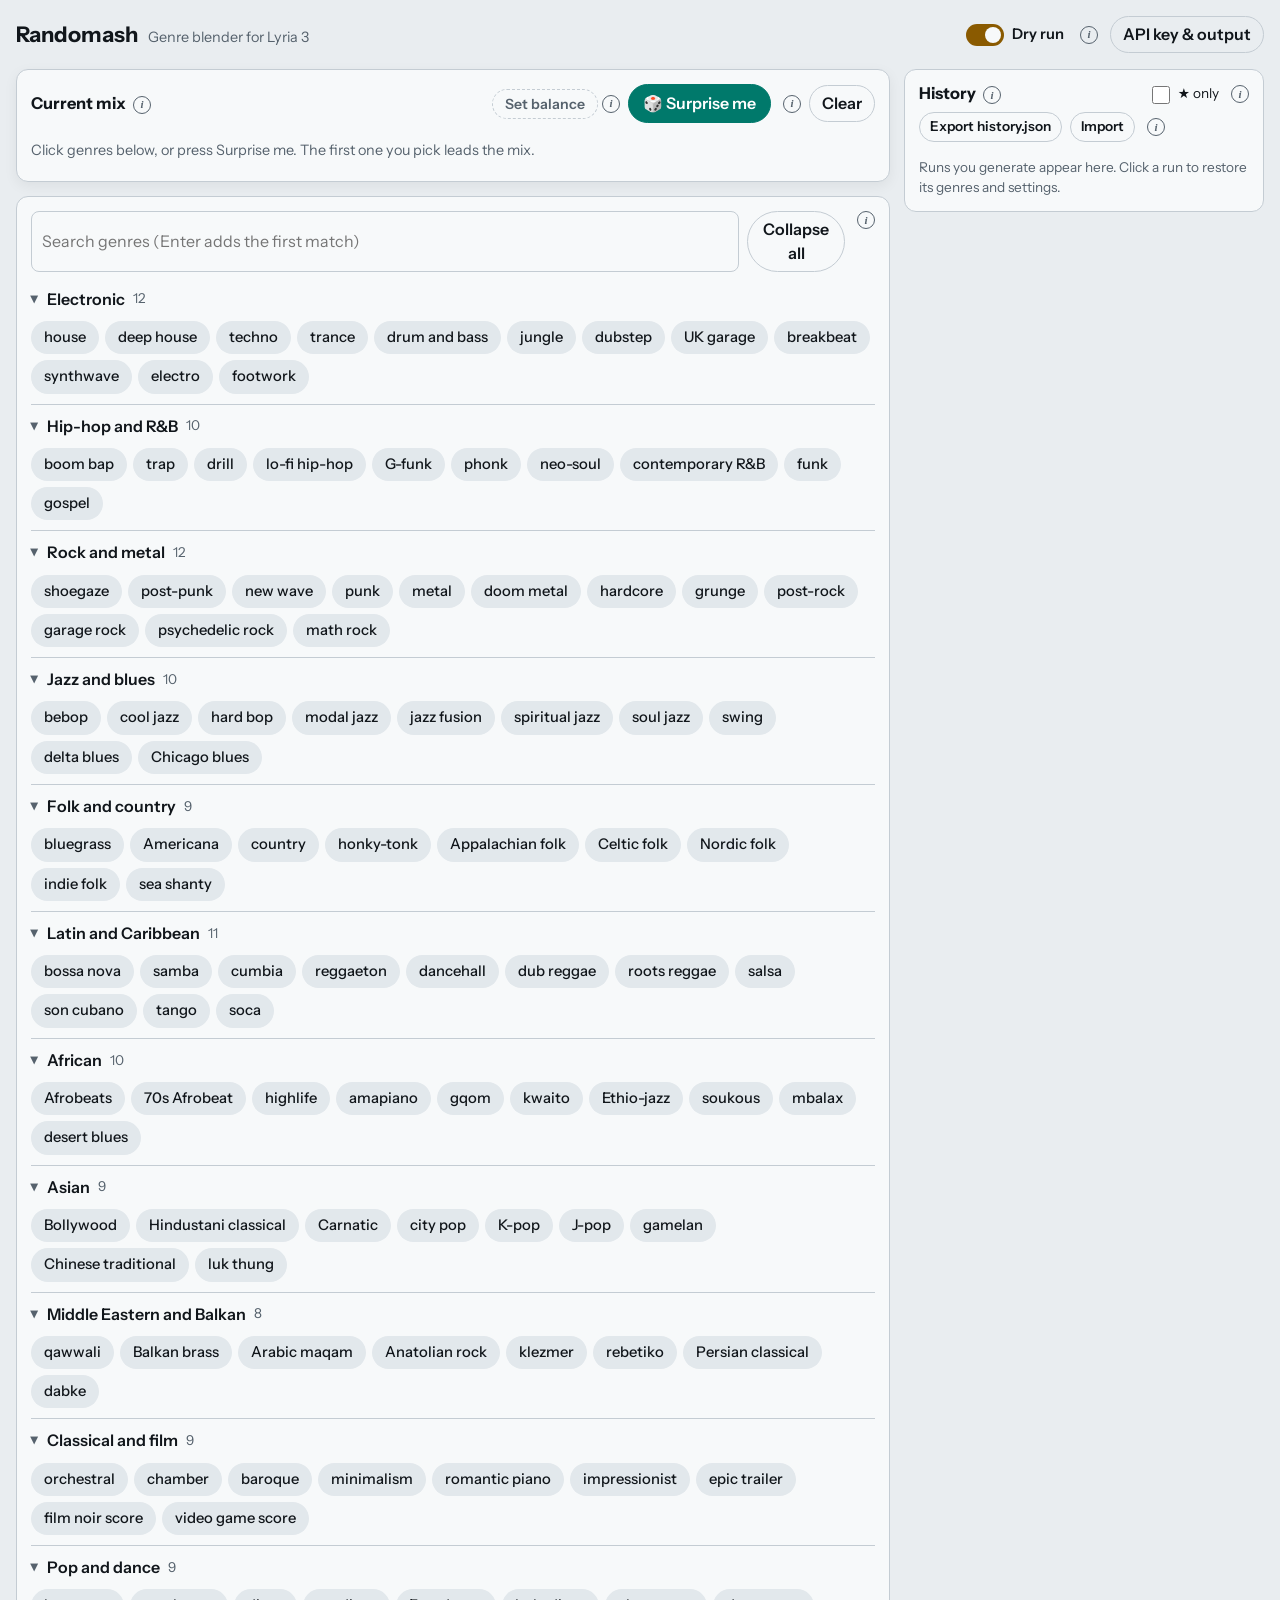
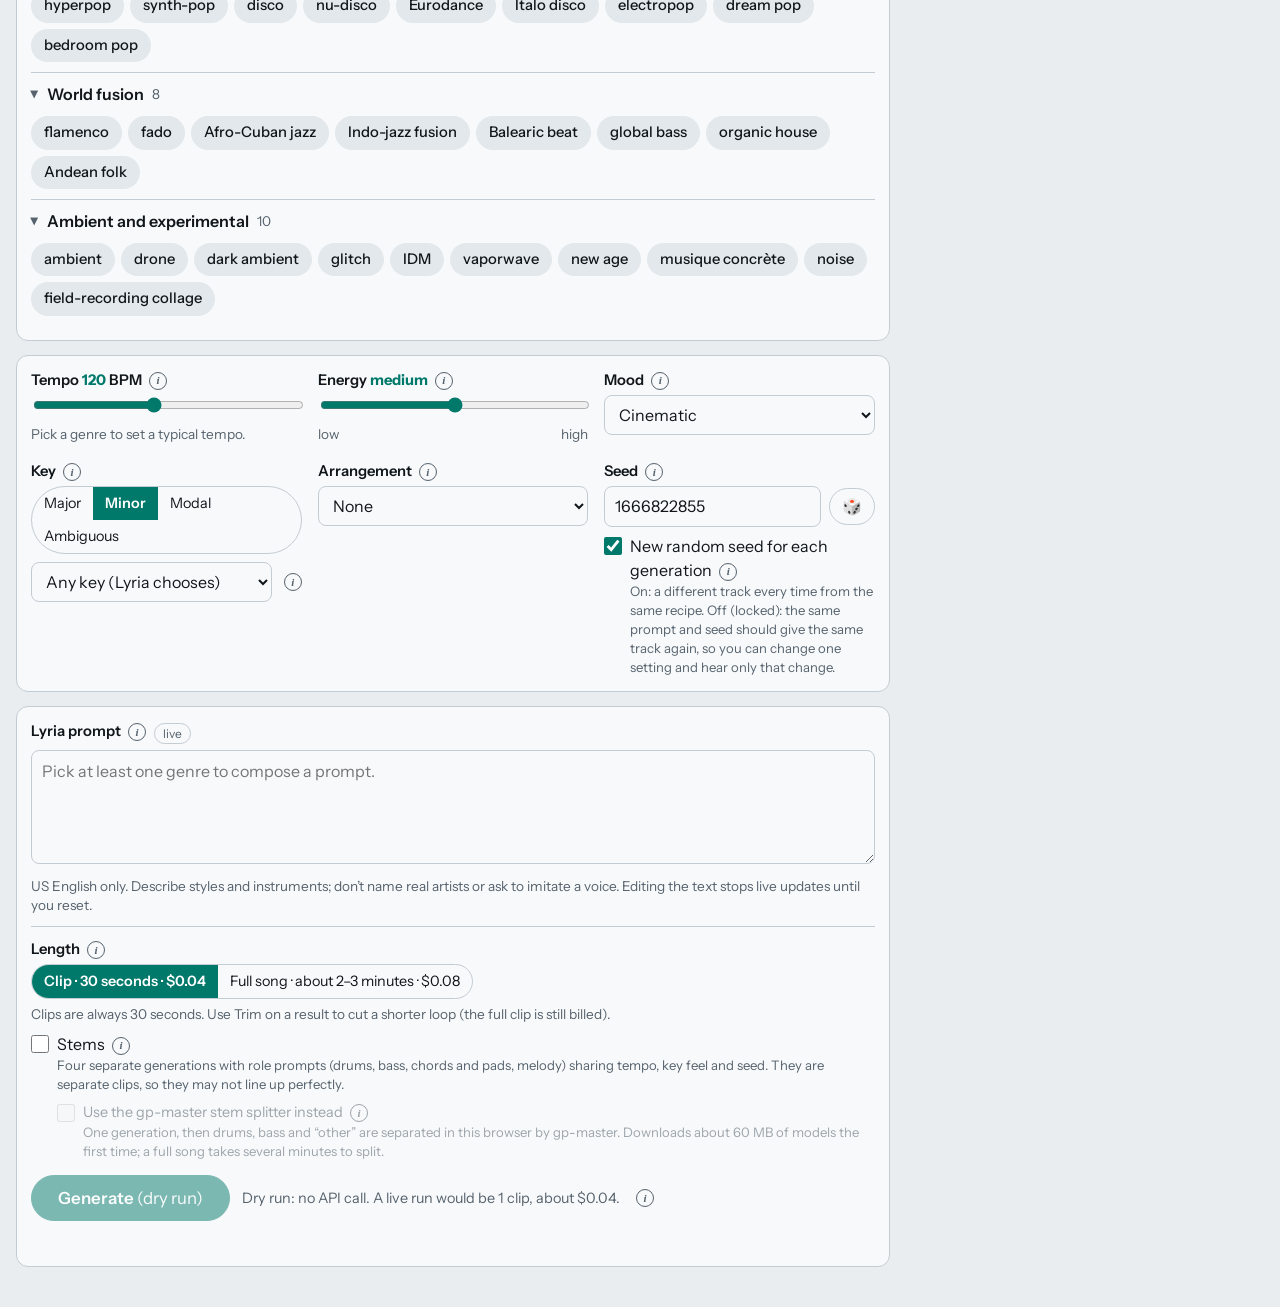
==== index.html @ 3a4242a4 "Show the balance in the sticky Current mix bar The estimated balance now stays visible while scrolli" ====
<!doctype html>
<html lang="en"><head><meta charset="utf-8">
<meta name="viewport" content="width=device-width, initial-scale=1, viewport-fit=cover">
<title>Randomash</title>
<meta name="description" content="Blend genres, shape a Lyria 3 prompt, and generate instrumental clips and stems with the Gemini API.">
<link rel="icon" href="data:image/svg+xml,<svg xmlns='http://www.w3.org/2000/svg' viewBox='0 0 100 100'><text y='.9em' font-size='90'>🎛️</text></svg>">
<link href="https://fonts.googleapis.com/css2?family=Instrument+Sans:wght@400;600;700&display=swap" rel="stylesheet">
<link rel="stylesheet" href="styles.css">
</head>
<body>
<header class="top">
  <div class="brand"><h1>Randomash</h1><span class="sub">Genre blender for Lyria 3</span></div>
  <div class="topctl">
    <label class="switch" title="Dry run shows the exact request without calling the API or spending anything">
      <input type="checkbox" id="dry"><span class="track"></span><span>Dry run</span>
    </label>
    <button type="button" class="info" data-info="dry"></button>
    <button class="ghost" id="setBtn" aria-expanded="false" aria-controls="setPanel">API key &amp; output</button>
  </div>
</header>

<section id="setPanel" class="card settings" hidden>
  <div class="setgrid">
    <div>
      <label class="lbl" for="key">Gemini API key <button type="button" class="info" data-info="apikey"></button></label>
      <div class="row">
        <input type="password" id="key" autocomplete="off" spellcheck="false" placeholder="Paste your key">
        <button class="ghost" id="keyShow" type="button">Show</button>
        <button class="ghost" id="keyForget" type="button">Forget</button>
      </div>
      <label class="chk"><input type="checkbox" id="keyRemember"><span>Remember the key on this device <button type="button" class="info" data-info="remember"></button><small>Saved in this browser’s storage for this site. Unticked, the key lasts until you close the page. It is sent only to Google, in a request header.</small></span></label>
      <label class="lbl" for="balIn" style="margin-top:14px">Prepay balance (from AI Studio → Billing) <button type="button" class="info" data-info="balance"></button></label>
      <div class="row">
        <span class="dollar">$</span><input type="number" id="balIn" min="0" step="0.01" inputmode="decimal" placeholder="e.g. 4.12" style="max-width:140px">
        <button class="ghost" id="balSet" type="button">Set</button>
        <button class="ghost" id="balClear" type="button" hidden>Clear</button>
      </div>
      <p class="hint" id="balState">Enter the balance AI Studio shows. The app subtracts its estimated cost for each clip and shows what’s left next to Current mix. Only this browser stores it.</p>
      <p class="hint">Use a key made for this app. In Google Cloud, restrict it to the Generative Language API and to the referrers this page runs on (for example <code>gp-songtools.github.io/*</code> and <code>localhost</code>).</p>
    </div>
    <div>
      <span class="lbl">Output folder <button type="button" class="info" data-info="folder"></button></span>
      <p class="hint" id="folderState">Clips are kept in this browser and offered as downloads.</p>
      <div class="row">
        <button class="ghost" id="folderPick" type="button">Choose folder…</button>
        <button class="ghost" id="folderForget" type="button" hidden>Stop using folder</button>
      </div>
      <p class="hint" id="folderNote">With a folder chosen (Chrome or Edge), each run is written to <code>output/&lt;timestamp&gt;_&lt;slug&gt;/</code> and <code>history.json</code> is kept up to date there.</p>
      <p class="hint" id="modelInfo"></p>
    </div>
  </div>
</section>

<div class="layout">
<main>
  <section class="mixbar card" aria-label="Current mix">
    <div class="mixhead">
      <h2>Current mix <button type="button" class="info" data-info="mix"></button></h2>
      <span class="clash" id="clash" hidden></span>
      <span class="spacer"></span>
      <span class="balwrap"><button class="bal" id="balBadge" type="button" title="Estimated prepay balance. Click to update it."></button><button type="button" class="info" data-info="balanceBadge"></button></span>
      <button id="surprise" type="button">🎲 Surprise me</button><button type="button" class="info" data-info="surprise"></button>
      <button class="ghost" id="clear" type="button">Clear</button>
    </div>
    <div id="mixChips" class="mixchips" aria-live="polite"></div>
    <p class="warn" id="tooMany" hidden>More than 4 genres usually makes a muddy prompt. Lyria tends to average them out.</p>
  </section>

  <section class="card picker" aria-label="Genres">
    <div class="pickhead">
      <input type="search" id="search" placeholder="Search genres (Enter adds the first match)" autocomplete="off">
      <button class="ghost" id="foldAll" type="button">Collapse all</button><button type="button" class="info" data-info="genres"></button>
    </div>
    <div id="families"></div>
    <p class="hint" id="noMatch" hidden>No genre matches that search.</p>
  </section>

  <section class="card controls" aria-label="Shape">
    <div class="ctl">
      <label class="lbl" for="tempo">Tempo <output id="tempoV"></output> BPM <button type="button" class="info" data-info="tempo"></button></label>
      <input type="range" id="tempo" min="40" max="220" step="1">
      <div class="hint row"><span id="tempoHint">Pick a genre to set a typical tempo.</span><button class="link" id="tempoReset" type="button" hidden>Reset to genre</button></div>
    </div>
    <div class="ctl">
      <label class="lbl" for="energy">Energy <output id="energyV"></output> <button type="button" class="info" data-info="energy"></button></label>
      <input type="range" id="energy" min="0" max="100" step="1">
      <div class="hint row"><span>low</span><span class="spacer"></span><span>high</span></div>
    </div>
    <div class="ctl">
      <label class="lbl" for="mood">Mood <button type="button" class="info" data-info="mood"></button></label>
      <select id="mood"></select>
    </div>
    <div class="ctl">
      <span class="lbl">Key <button type="button" class="info" data-info="key"></button></span>
      <div class="seg" id="keyFeel" role="radiogroup" aria-label="Key feel"></div>
      <div class="row" style="margin-top:8px"><select id="root" aria-label="Key" style="flex:1;min-width:0"></select><button type="button" class="info" data-info="root"></button></div>
      <div class="row" id="modeRow" style="margin-top:8px" hidden><select id="mode" aria-label="Mode" style="flex:1;min-width:0"></select><button type="button" class="info" data-info="mode"></button></div>
    </div>
    <div class="ctl">
      <label class="lbl" for="arr">Arrangement <button type="button" class="info" data-info="arrangement"></button></label>
      <select id="arr"></select>
    </div>
    <div class="ctl">
      <label class="lbl" for="seed">Seed <button type="button" class="info" data-info="seed"></button></label>
      <div class="row">
        <input type="number" id="seed" min="0" max="2147483647" step="1">
        <button class="ghost" id="seedRoll" type="button" title="New seed now">🎲</button>
      </div>
      <label class="chk"><input type="checkbox" id="seedRandom"><span>New random seed for each generation <button type="button" class="info" data-info="seedRandom"></button><small>On: a different track every time from the same recipe. Off (locked): the same prompt and seed should give the same track again, so you can change one setting and hear only that change.</small></span></label>
    </div>
  </section>

  <section class="card prompt" aria-label="Prompt">
    <div class="row">
      <label class="lbl" for="prompt">Lyria prompt <button type="button" class="info" data-info="prompt"></button></label>
      <span class="badge" id="promptState">live</span>
      <span class="spacer"></span>
      <button class="link" id="promptReset" type="button" hidden>Reset to composed prompt</button>
    </div>
    <textarea id="prompt" rows="4" spellcheck="true" lang="en-US" placeholder="Pick at least one genre to compose a prompt."></textarea>
    <p class="hint">US English only. Describe styles and instruments; don’t name real artists or ask to imitate a voice. Editing the text stops live updates until you reset.</p>

    <div class="genrow">
      <span class="lbl" style="margin-top:6px">Length <button type="button" class="info" data-info="length"></button></span>
      <div class="seg" id="lengthSeg" role="radiogroup" aria-label="Length"></div>
      <p class="hint" id="lengthNote"></p>
      <label class="chk"><input type="checkbox" id="stems"><span>Stems <button type="button" class="info" data-info="stems"></button><small>Four separate generations with role prompts (drums, bass, chords and pads, melody) sharing tempo, key feel and seed. They are separate clips, so they may not line up perfectly.</small></span></label>
      <label class="chk sub" id="splitRow"><input type="checkbox" id="split" disabled><span>Use the gp-master stem splitter instead <button type="button" class="info" data-info="split"></button><small>One generation, then drums, bass and “other” are separated in this browser by gp-master. Downloads about 60 MB of models the first time; a full song takes several minutes to split.</small></span></label>
    </div>
    <div class="go">
      <button id="gen" class="btn-go" type="button">Generate</button>
      <button class="ghost" id="cancel" type="button" hidden>Cancel</button>
      <span class="cost" id="cost"></span><button type="button" class="info" data-info="generate"></button>
    </div>
    <div class="status" id="status" role="status" aria-live="polite"></div>
    <div class="refusal" id="refusal" role="alert" hidden></div>
  </section>

  <section class="card" id="resultCard" aria-label="Result" hidden>
    <div class="row"><h2 id="resultTitle">Result</h2><span class="spacer"></span><span class="hint" id="resultMeta"></span></div>
    <div id="result"></div>
  </section>
</main>

<aside class="history card" aria-label="History">
  <div class="row histhead">
    <h2>History <button type="button" class="info" data-info="history"></button></h2><span class="spacer"></span>
    <label class="chk tiny"><input type="checkbox" id="starOnly"><span>★ only</span></label><button type="button" class="info" data-info="starOnly"></button>
  </div>
  <div class="row">
    <button class="ghost small" id="histExport" type="button">Export history.json</button>
    <label class="ghost small filebtn">Import<input type="file" id="histImport" accept="application/json,.json" hidden></label><button type="button" class="info" data-info="exportImport"></button>
  </div>
  <ol id="history" class="hist"></ol>
  <p class="hint" id="histEmpty">Runs you generate appear here. Click a run to restore its genres and settings.</p>
</aside>
</div>

<div id="tip" role="tooltip" hidden></div>
<iframe id="splitFrame" title="gp-master stem splitter" hidden></iframe>

<script src="mix.js"></script>
<script src="lyria.js"></script>
<script src="store.js"></script>
<script src="app.js"></script>
</body></html>
---- styles.css ----
/* Randomash. Palette and type follow GP Mastering so the GP Song Tools feel like one suite. */
:root{--bg:#e9edf0;--card:#f7f9fa;--ink:#11161b;--mut:#56626d;--ln:#c4ccd3;--ac:#00796b;--acf:#fff;--warn:#b3261e;
  --chip:#e2e8ec;--chipOn:#00796b;--chipOnInk:#fff;--soft:#dde6e4;--wave:#9fb3b0;--waveOn:#00796b;--amber:#8a5a00;--amberBg:#fff3d6;
  --r:12px;color-scheme:light}
@media(prefers-color-scheme:dark){:root:not([data-theme="light"]){--bg:#0e1317;--card:#161d23;--ink:#e8edf1;--mut:#92a0ab;--ln:#2a343c;--ac:#3ccfbf;--acf:#06201d;--warn:#ff8a80;
  --chip:#1f2830;--chipOn:#3ccfbf;--chipOnInk:#06201d;--soft:#1b2a2a;--wave:#3b4d52;--waveOn:#3ccfbf;--amber:#ffcf70;--amberBg:#2e2512;color-scheme:dark}}
:root[data-theme="dark"]{--bg:#0e1317;--card:#161d23;--ink:#e8edf1;--mut:#92a0ab;--ln:#2a343c;--ac:#3ccfbf;--acf:#06201d;--warn:#ff8a80;
  --chip:#1f2830;--chipOn:#3ccfbf;--chipOnInk:#06201d;--soft:#1b2a2a;--wave:#3b4d52;--waveOn:#3ccfbf;--amber:#ffcf70;--amberBg:#2e2512;color-scheme:dark}
*,*::before,*::after{box-sizing:border-box}
[hidden]{display:none!important}
html,body{margin:0;background:var(--bg);color:var(--ink);font:16px/1.45 "Instrument Sans",system-ui,-apple-system,"Segoe UI",sans-serif}
h1,h2{margin:0;line-height:1.2}
h1{font-size:1.35rem}
h2{font-size:1.02rem}
code{font-size:.88em;background:var(--soft);padding:0 4px;border-radius:4px;overflow-wrap:anywhere}
button,input,select,textarea{font:inherit;color:inherit}
button{cursor:pointer;border:1px solid var(--ac);background:var(--ac);color:var(--acf);border-radius:999px;padding:7px 14px;font-weight:600}
button.ghost,.ghost{background:transparent;color:var(--ink);border:1px solid var(--ln);border-radius:999px;padding:6px 12px;font-weight:600;cursor:pointer;display:inline-flex;align-items:center}
button.ghost:hover,.ghost:hover{border-color:var(--ac)}
button.link{background:none;border:0;color:var(--ac);padding:0;font-weight:600;text-decoration:underline}
button.small,.small{font-size:.85rem;padding:4px 10px}
button:disabled{opacity:.5;cursor:not-allowed}
button:focus-visible,input:focus-visible,select:focus-visible,textarea:focus-visible,summary:focus-visible,.chip:focus-visible{outline:2px solid var(--ac);outline-offset:2px}
input[type=text],input[type=password],input[type=number],input[type=search],select,textarea{background:var(--card);border:1px solid var(--ln);border-radius:8px;padding:8px 10px;width:100%;min-width:0}
textarea{resize:vertical;line-height:1.5}
input[type=range]{width:100%;accent-color:var(--ac)}
input[type=checkbox]{accent-color:var(--ac);width:18px;height:18px;margin:2px 0 0;flex:none}
.row{display:flex;gap:8px;align-items:center;flex-wrap:wrap}
.spacer{flex:1}
.hint{color:var(--mut);font-size:.85rem;margin:6px 0 0}
.lbl{font-weight:600;font-size:.92rem;display:block;margin-bottom:4px}
.lbl output{font-weight:700;color:var(--ac)}
.badge{font-size:.75rem;border:1px solid var(--ln);border-radius:999px;padding:1px 8px;color:var(--mut)}
.badge.edited{border-color:var(--amber);color:var(--amber)}
.chk{display:flex;gap:8px;align-items:flex-start;margin-top:8px;cursor:pointer}
.chk small{display:block;color:var(--mut);font-size:.82rem}
.chk.sub{margin-left:26px}
.chk.tiny{margin:0;font-size:.85rem}
/* info buttons and the shared tooltip */
button.info{display:inline-grid;place-items:center;width:18px;height:18px;padding:0;margin:0 0 0 4px;border-radius:50%;
  border:1px solid var(--mut);background:transparent;color:var(--mut);font:italic 700 11px/1 Georgia,serif;vertical-align:middle;flex:none;cursor:help}
button.info:hover,button.info[aria-describedby]{border-color:var(--ac);color:var(--acf);background:var(--ac)}
#tip{position:fixed;z-index:50;max-width:min(320px,calc(100vw - 16px));background:var(--ink);color:var(--bg);border-radius:10px;
  padding:10px 12px;font-size:.86rem;line-height:1.45;box-shadow:0 8px 24px rgba(0,0,0,.25);pointer-events:none}
#tip b{display:block;margin-bottom:2px}
.warn{color:var(--amber);background:var(--amberBg);border-radius:8px;padding:6px 10px;margin:8px 0 0;font-size:.9rem}

/* header */
.top{display:flex;align-items:center;gap:12px;flex-wrap:wrap;padding:16px 16px 8px;max-width:1440px;margin:0 auto}
.brand{display:flex;align-items:baseline;gap:10px;flex-wrap:wrap}
.sub{color:var(--mut);font-size:.9rem}
.topctl{margin-left:auto;display:flex;gap:12px;align-items:center}
.bal{background:transparent;color:var(--ink);border:1px solid var(--ln);font-size:.88rem;padding:4px 12px;font-variant-numeric:tabular-nums}
.balwrap{display:inline-flex;align-items:center}
.bal.unset{color:var(--mut);border-style:dashed}
.bal.low{border-color:var(--amber);color:var(--amber);background:var(--amberBg)}
.bal.out{border-color:var(--warn);color:var(--warn)}
.dollar{font-weight:600;color:var(--mut)}
.switch{display:inline-flex;align-items:center;gap:8px;cursor:pointer;font-weight:600;font-size:.92rem}
.switch input{position:absolute;opacity:0;width:1px;height:1px}
.switch .track{width:38px;height:22px;border-radius:999px;background:var(--ln);position:relative;transition:background .15s}
.switch .track::after{content:"";position:absolute;top:3px;left:3px;width:16px;height:16px;border-radius:50%;background:var(--card);transition:transform .15s}
.switch input:checked+.track{background:var(--amber)}
.switch input:checked+.track::after{transform:translateX(16px)}
.switch input:focus-visible+.track{outline:2px solid var(--ac);outline-offset:2px}
body.dry .btn-go::after{content:" (dry run)";font-weight:400}

/* layout */
.layout{display:grid;gap:14px;padding:8px 16px 40px;max-width:1440px;margin:0 auto;grid-template-columns:minmax(0,1fr)}
main{display:flex;flex-direction:column;gap:14px;min-width:0}
.card{background:var(--card);border:1px solid var(--ln);border-radius:var(--r);padding:14px}
.settings{max-width:1408px;margin:0 16px 6px}
@media(min-width:1440px){.settings{margin:0 auto 6px}}
.setgrid{display:grid;gap:18px;grid-template-columns:minmax(0,1fr)}
@media(min-width:760px){.setgrid{grid-template-columns:1fr 1fr}}
@media(min-width:1100px){
  .layout{grid-template-columns:minmax(0,1fr) 360px;align-items:start}
  .history{position:sticky;top:12px;max-height:calc(100vh - 24px);overflow:auto}
}

/* mix bar */
.mixbar{position:sticky;top:0;z-index:5;box-shadow:0 4px 14px rgba(0,0,0,.06)}
.mixhead{display:flex;gap:8px;align-items:center;flex-wrap:wrap}
.mixchips{display:flex;flex-wrap:wrap;gap:6px;margin-top:10px;min-height:34px;align-items:center}
.mixchips .empty{color:var(--mut);font-size:.9rem}
.mchip{display:inline-flex;align-items:center;gap:6px;border-radius:999px;padding:4px 6px 4px 12px;background:var(--soft);border:1px solid var(--ln);font-size:.92rem}
.mchip.primary{background:var(--chipOn);color:var(--chipOnInk);border-color:var(--chipOn)}
.mchip .role{font-size:.7rem;text-transform:uppercase;letter-spacing:.04em;opacity:.8}
.mchip button{background:transparent;border:0;color:inherit;padding:0 6px;font-size:1rem;line-height:1;border-radius:999px}
.mchip button:hover{background:rgba(127,127,127,.2)}
.clash{font-size:.82rem;border-radius:999px;padding:2px 10px;border:1px solid var(--ln);color:var(--mut)}
.clash.mid{border-color:var(--ac);color:var(--ac)}
.clash.hi{border-color:var(--warn);color:var(--warn)}

/* picker */
.pickhead{display:flex;gap:8px;margin-bottom:6px}
details.fam{border-top:1px solid var(--ln);padding:6px 0}
details.fam:first-child{border-top:0}
details.fam summary{cursor:pointer;font-weight:600;padding:4px 0;list-style:none;display:flex;gap:8px;align-items:center}
details.fam summary::-webkit-details-marker{display:none}
details.fam summary::before{content:"▸";color:var(--mut);transition:transform .15s;display:inline-block}
details.fam[open] summary::before{transform:rotate(90deg)}
details.fam summary .n{font-weight:400;color:var(--mut);font-size:.85rem}
details.fam summary .sel{font-size:.75rem;background:var(--chipOn);color:var(--chipOnInk);border-radius:999px;padding:0 7px}
.chips{display:flex;flex-wrap:wrap;gap:6px;padding:6px 0 4px}
.chip{border:1px solid transparent;background:var(--chip);color:var(--ink);border-radius:999px;padding:5px 12px;font-weight:500;font-size:.92rem;display:inline-flex;gap:6px;align-items:center}
.chip:hover{border-color:var(--ac)}
.chip[aria-pressed="true"]{background:var(--chipOn);color:var(--chipOnInk)}
.chip .ord{font-size:.72rem;font-weight:700;background:rgba(0,0,0,.18);border-radius:999px;padding:0 6px}
.chip.hidden,details.fam.hidden{display:none}

/* controls */
.controls{display:grid;gap:16px;grid-template-columns:minmax(0,1fr)}
@media(min-width:700px){.controls{grid-template-columns:1fr 1fr}}
@media(min-width:1280px){.controls{grid-template-columns:1fr 1fr 1fr}}
.ctl .row input[type=number]{flex:1}
.seg{display:flex;flex-wrap:wrap;border:1px solid var(--ln);border-radius:999px;overflow:hidden;width:fit-content;max-width:100%}
.seg label{cursor:pointer}
.seg input{position:absolute;opacity:0;width:1px;height:1px}
.seg span{display:block;padding:6px 12px;font-size:.9rem}
.seg input:checked+span{background:var(--ac);color:var(--acf);font-weight:600}
.seg input:focus-visible+span{outline:2px solid var(--ac);outline-offset:-2px}

/* prompt + generate */
.prompt textarea{margin-top:4px;font-size:1rem}
.genrow{margin-top:10px;border-top:1px solid var(--ln);padding-top:6px}
.go{display:flex;gap:12px;align-items:center;flex-wrap:wrap;margin-top:14px}
.btn-go{font-size:1.05rem;padding:10px 26px}
.cost{color:var(--mut);font-size:.9rem}
.status{margin-top:10px;min-height:1.4em;font-size:.92rem;display:flex;gap:8px;align-items:center}
.status .spin{width:16px;height:16px;border:2px solid var(--ln);border-top-color:var(--ac);border-radius:50%;animation:spin .8s linear infinite;flex:none}
@keyframes spin{to{transform:rotate(360deg)}}
@media(prefers-reduced-motion:reduce){.status .spin{animation-duration:2.4s}}
.refusal{margin-top:10px;border:1px solid var(--warn);color:var(--warn);border-radius:8px;padding:10px 12px;font-size:.92rem;white-space:pre-wrap}
.refusal b{display:block;margin-bottom:2px}

/* results + players */
.clips{display:flex;flex-direction:column;gap:10px;margin-top:10px}
.player{border:1px solid var(--ln);border-radius:10px;padding:8px 10px;display:grid;grid-template-columns:auto 1fr auto;gap:4px 10px;align-items:center}
.player .ttl{grid-column:1/-1;display:flex;gap:8px;align-items:baseline;flex-wrap:wrap;font-weight:600;font-size:.92rem}
.player .ttl small{color:var(--mut);font-weight:400}
.player .pp{width:36px;height:36px;padding:0;border-radius:50%;font-size:.9rem;display:grid;place-items:center}
.player canvas{width:100%;height:46px;cursor:pointer;display:block;min-width:0}
.player .tm{font-variant-numeric:tabular-nums;color:var(--mut);font-size:.82rem;text-align:right;min-width:72px}
.player .dl{grid-column:1/-1;font-size:.85rem;display:flex;gap:12px;flex-wrap:wrap}
.player .dl a{color:var(--ac);font-weight:600}
.player .dl .link{font-size:.85rem}
.trim{grid-column:1/-1;border-top:1px solid var(--ln);padding-top:8px;margin-top:4px;display:flex;flex-direction:column;gap:8px;font-size:.88rem}
.trim label{display:inline-flex;gap:6px;align-items:center}
.trim input[type=number]{width:90px;padding:4px 6px}
.trim select{width:auto;padding:4px 6px}
.trim .len{font-variant-numeric:tabular-nums;font-weight:600}
.trim .hint{margin:0}
.reqbox{background:var(--soft);border-radius:8px;padding:10px;font:12.5px/1.45 ui-monospace,SFMono-Regular,Menlo,monospace;white-space:pre-wrap;overflow-wrap:anywhere;margin:8px 0 0}
.modeltext{color:var(--mut);font-size:.88rem;font-style:italic;margin:6px 0 0}

/* history */
.histhead{margin-bottom:8px}
.hist{list-style:none;margin:10px 0 0;padding:0;display:flex;flex-direction:column;gap:8px}
.hrun{border:1px solid var(--ln);border-radius:10px;padding:8px 10px}
.hrun.cur{border-color:var(--ac)}
.hrun .h1{display:flex;gap:6px;align-items:flex-start}
.hrun .star{background:none;border:0;color:var(--mut);font-size:1.15rem;padding:0 2px;line-height:1.2}
.hrun .star.on{color:#d49b00}
.hrun .main{flex:1;min-width:0;text-align:left;background:none;border:0;color:inherit;padding:0;font-weight:400;border-radius:6px}
.hrun .main:hover .gn{text-decoration:underline}
.hrun .gn{font-weight:600;display:block;overflow-wrap:anywhere}
.hrun .meta{color:var(--mut);font-size:.8rem;display:block}
.rate{display:inline-flex;gap:0}
.rate button{background:none;border:0;color:var(--ln);padding:0 1px;font-size:1rem;line-height:1}
.rate button.on{color:#d49b00}
.hrun details{margin-top:6px}
.hrun details summary{cursor:pointer;color:var(--mut);font-size:.85rem}
.hrun textarea{margin-top:6px;font-size:.88rem}
.hrun .ptxt{font-size:.82rem;color:var(--mut);margin:6px 0}
.hrun .acts{display:flex;gap:8px;margin-top:6px;flex-wrap:wrap}
.filebtn{position:relative}
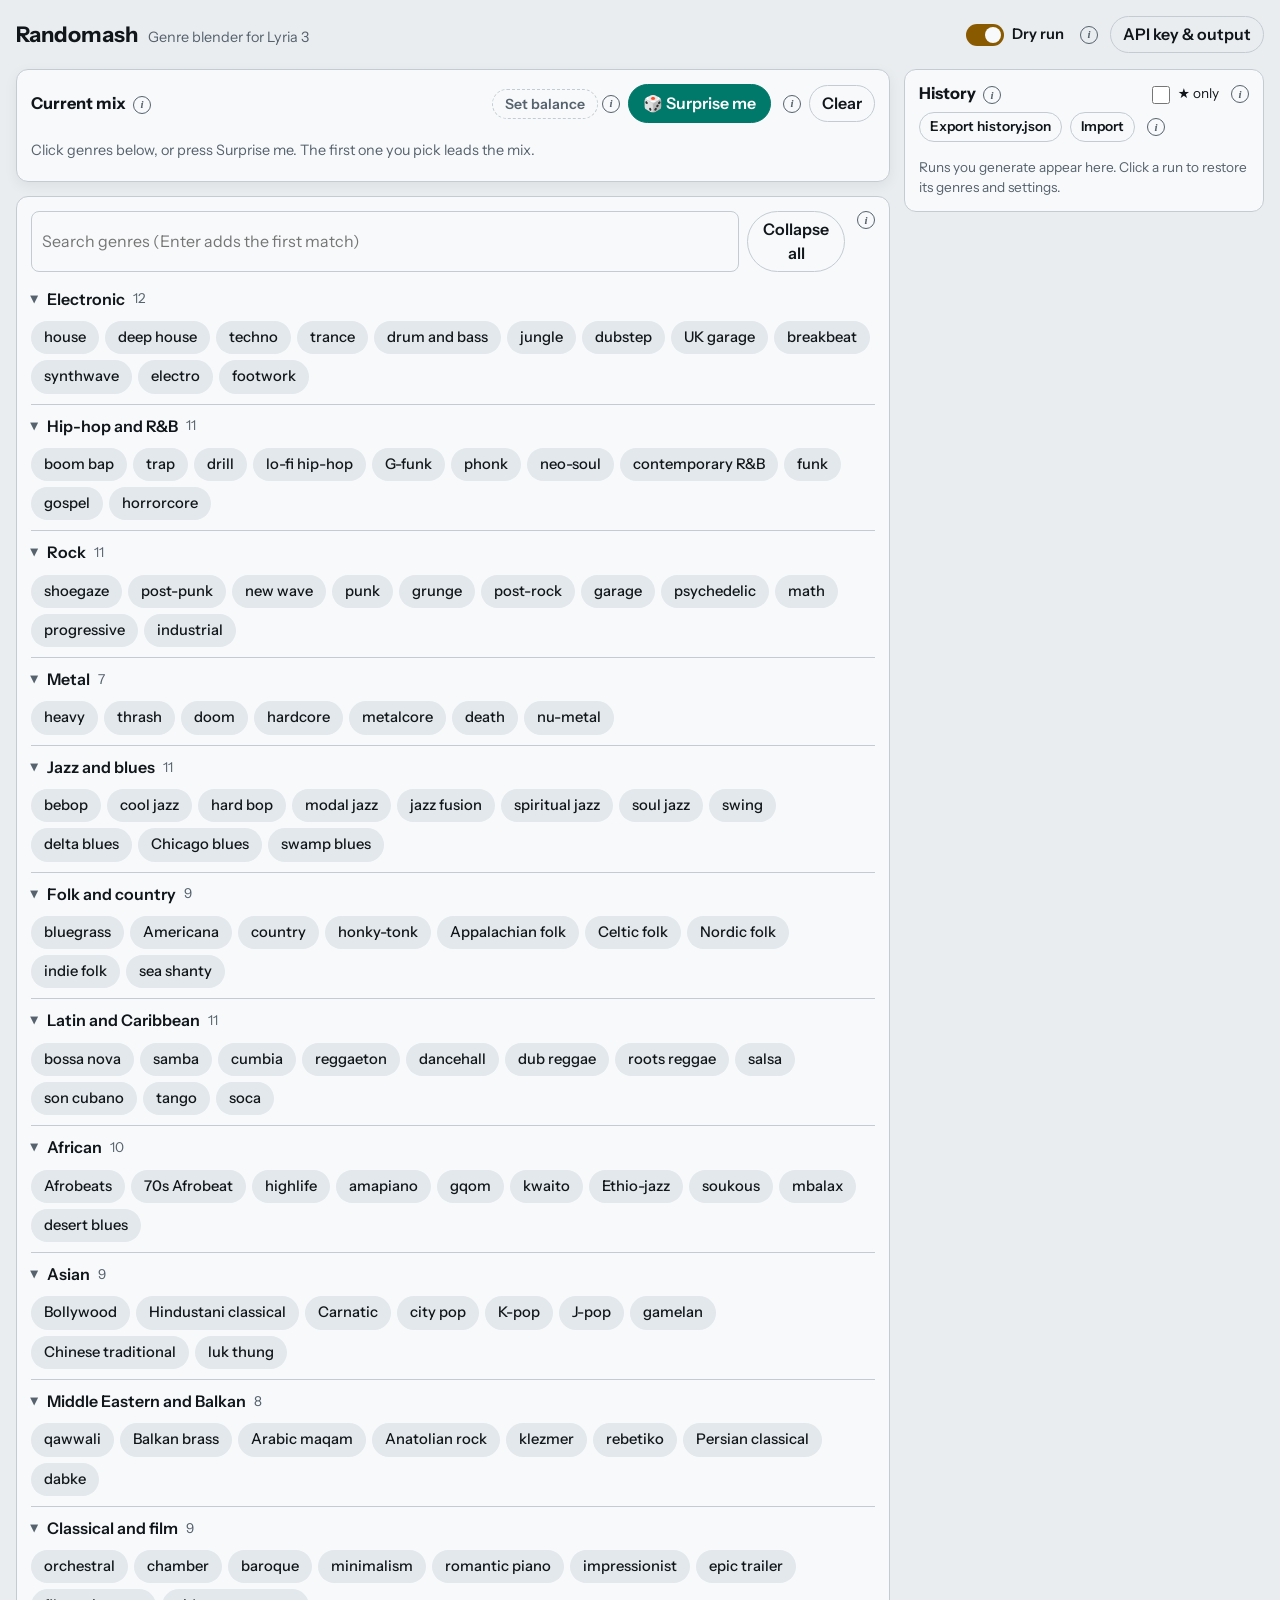
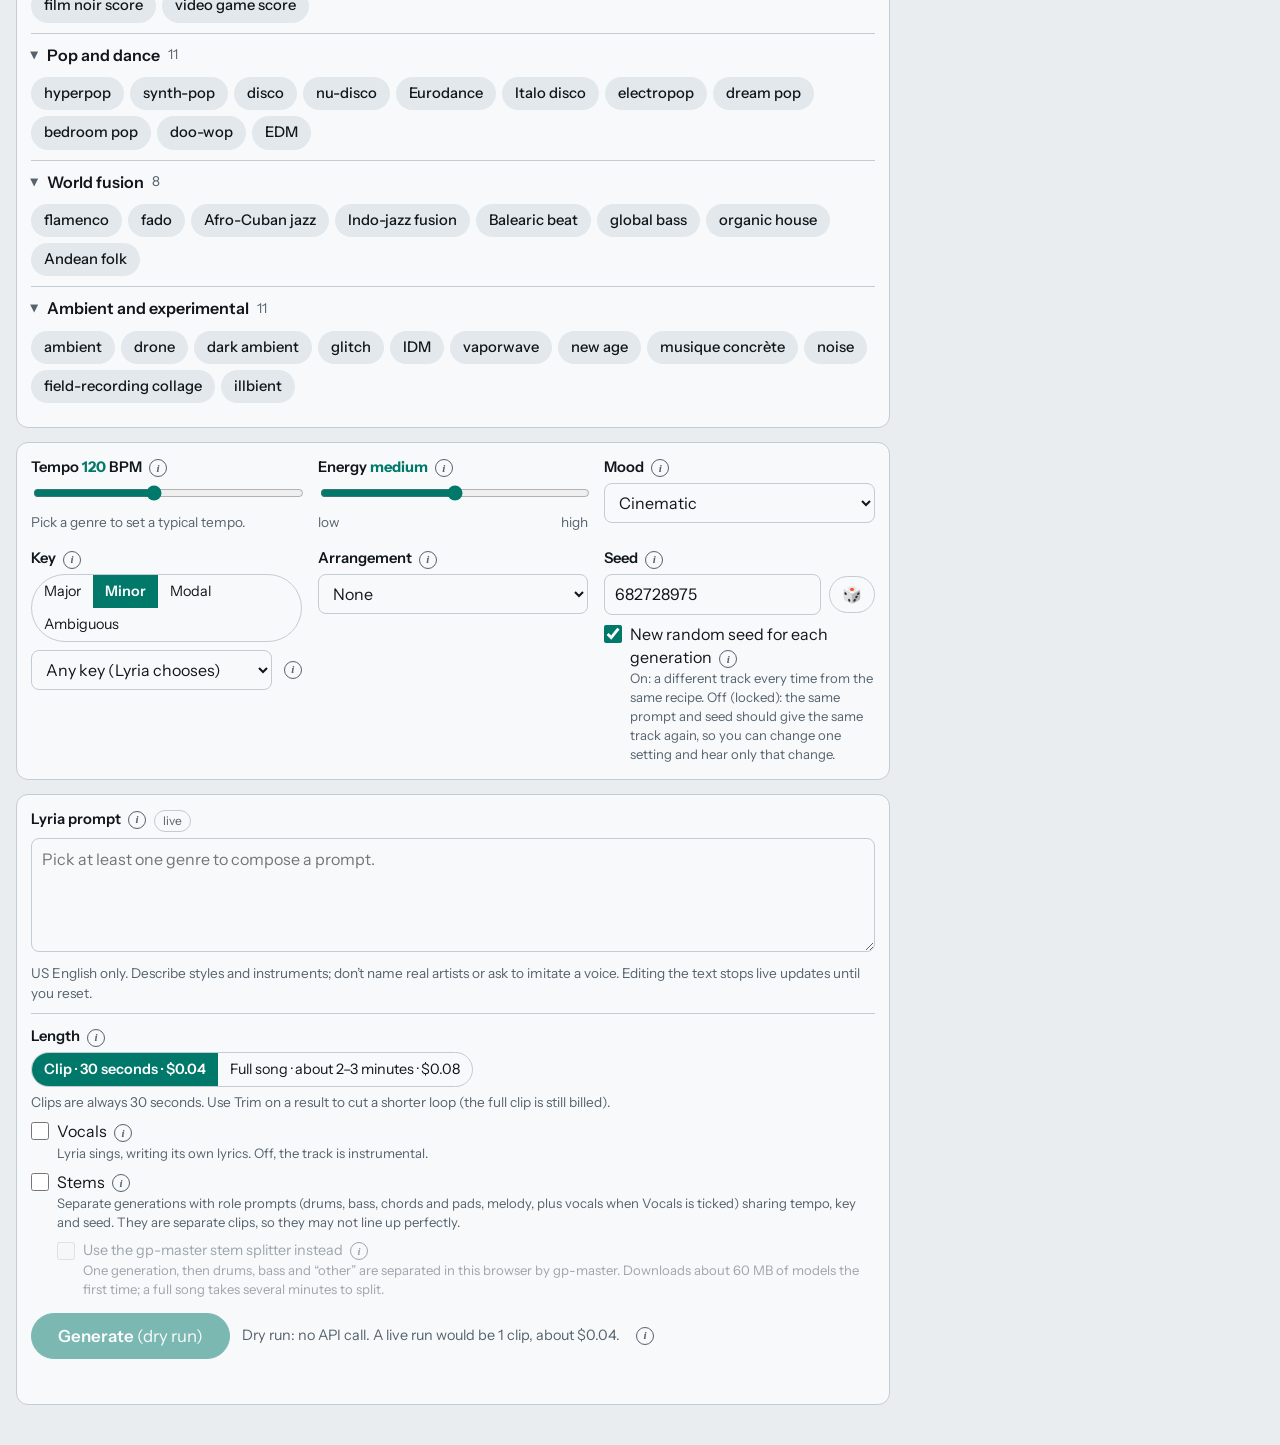
==== commit eefe2ee4: "Add a Vocals checkbox Prompt says 'with vocals' instead of 'instrumental'; stems add a vocals- only " ====
--- a/index.html
+++ b/index.html
@@ -2,7 +2,7 @@
 <html lang="en"><head><meta charset="utf-8">
 <meta name="viewport" content="width=device-width, initial-scale=1, viewport-fit=cover">
 <title>Randomash</title>
-<meta name="description" content="Blend genres, shape a Lyria 3 prompt, and generate instrumental clips and stems with the Gemini API.">
+<meta name="description" content="Blend genres, shape a Lyria 3 prompt, and generate clips, songs and stems, instrumental or with vocals, with the Gemini API.">
 <link rel="icon" href="data:image/svg+xml,<svg xmlns='http://www.w3.org/2000/svg' viewBox='0 0 100 100'><text y='.9em' font-size='90'>🎛️</text></svg>">
 <link href="https://fonts.googleapis.com/css2?family=Instrument+Sans:wght@400;600;700&display=swap" rel="stylesheet">
 <link rel="stylesheet" href="styles.css">
@@ -124,7 +124,8 @@
       <span class="lbl" style="margin-top:6px">Length <button type="button" class="info" data-info="length"></button></span>
       <div class="seg" id="lengthSeg" role="radiogroup" aria-label="Length"></div>
       <p class="hint" id="lengthNote"></p>
-      <label class="chk"><input type="checkbox" id="stems"><span>Stems <button type="button" class="info" data-info="stems"></button><small>Four separate generations with role prompts (drums, bass, chords and pads, melody) sharing tempo, key feel and seed. They are separate clips, so they may not line up perfectly.</small></span></label>
+      <label class="chk"><input type="checkbox" id="vocals"><span>Vocals <button type="button" class="info" data-info="vocals"></button><small>Lyria sings, writing its own lyrics. Off, the track is instrumental.</small></span></label>
+      <label class="chk"><input type="checkbox" id="stems"><span>Stems <button type="button" class="info" data-info="stems"></button><small>Separate generations with role prompts (drums, bass, chords and pads, melody, plus vocals when Vocals is ticked) sharing tempo, key and seed. They are separate clips, so they may not line up perfectly.</small></span></label>
       <label class="chk sub" id="splitRow"><input type="checkbox" id="split" disabled><span>Use the gp-master stem splitter instead <button type="button" class="info" data-info="split"></button><small>One generation, then drums, bass and “other” are separated in this browser by gp-master. Downloads about 60 MB of models the first time; a full song takes several minutes to split.</small></span></label>
     </div>
     <div class="go">
--- a/styles.css
+++ b/styles.css
@@ -43,6 +43,7 @@
 #tip{position:fixed;z-index:50;max-width:min(320px,calc(100vw - 16px));background:var(--ink);color:var(--bg);border-radius:10px;
   padding:10px 12px;font-size:.86rem;line-height:1.45;box-shadow:0 8px 24px rgba(0,0,0,.25);pointer-events:none}
 #tip b{display:block;margin-bottom:2px}
+#tip.wide{max-width:min(380px,calc(100vw - 16px))}
 .warn{color:var(--amber);background:var(--amberBg);border-radius:8px;padding:6px 10px;margin:8px 0 0;font-size:.9rem}
 
 /* header */
@@ -152,6 +153,8 @@
 .trim .len{font-variant-numeric:tabular-nums;font-weight:600}
 .trim .hint{margin:0}
 .reqbox{background:var(--soft);border-radius:8px;padding:10px;font:12.5px/1.45 ui-monospace,SFMono-Regular,Menlo,monospace;white-space:pre-wrap;overflow-wrap:anywhere;margin:8px 0 0}
+details.modeltext div{white-space:pre-wrap;margin-top:6px}
+details.modeltext summary{cursor:pointer;font-style:normal;font-weight:600}
 .modeltext{color:var(--mut);font-size:.88rem;font-style:italic;margin:6px 0 0}
 
 /* history */
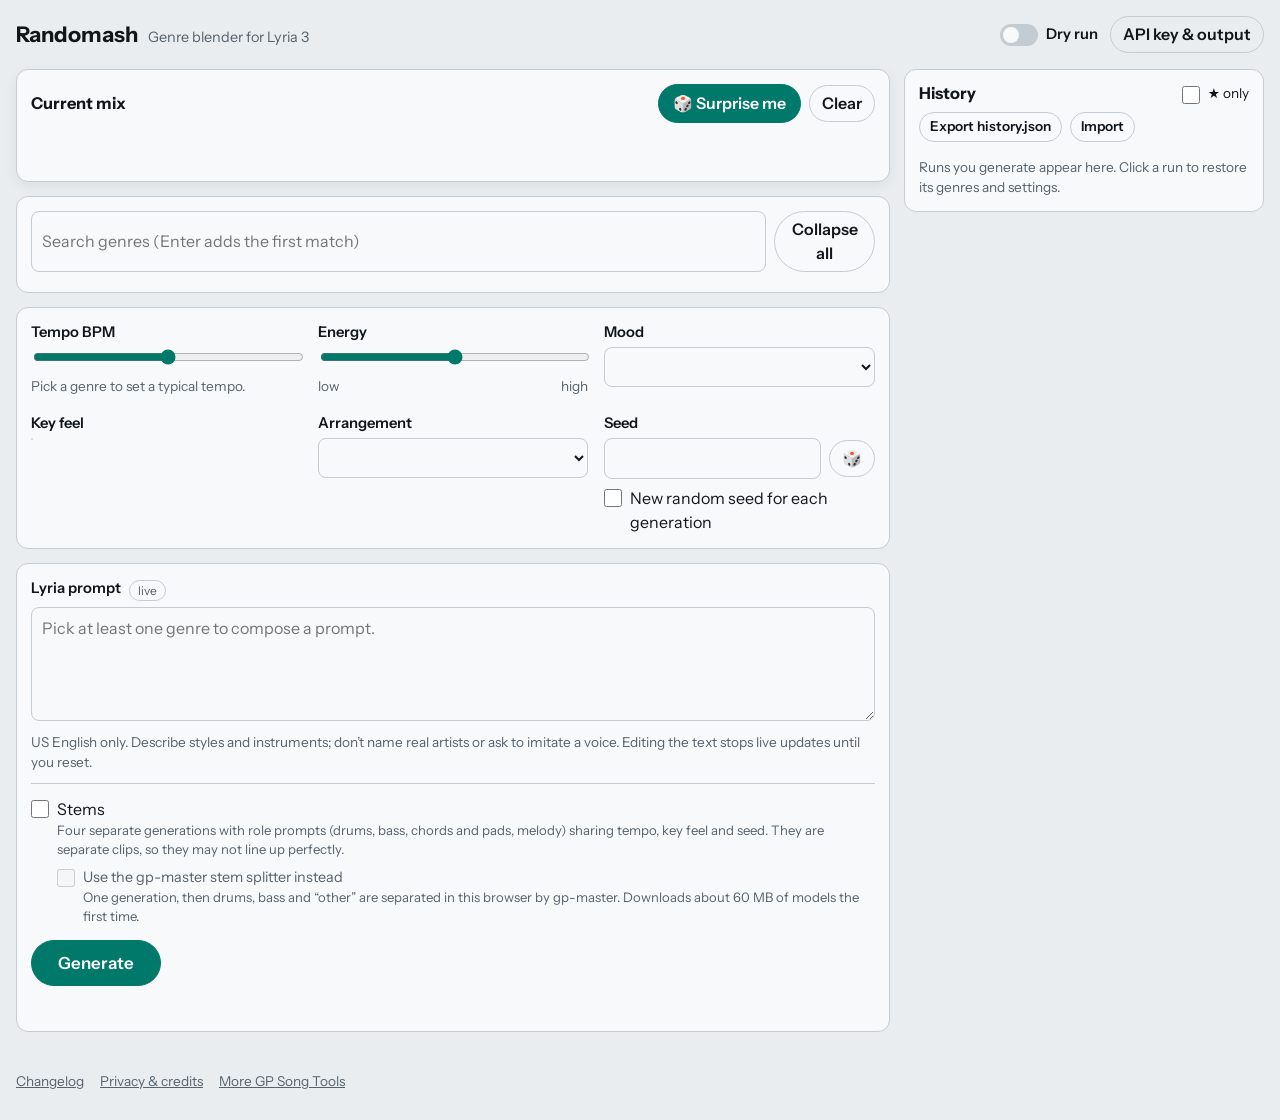
==== commit dcbccc15: "Join the GP Song Tools: visit statistics, changelog, footer links, 🎲 icon - Cloudflare Web Analytics" ====
--- a/index.html
+++ b/index.html
@@ -2,8 +2,8 @@
 <html lang="en"><head><meta charset="utf-8">
 <meta name="viewport" content="width=device-width, initial-scale=1, viewport-fit=cover">
 <title>Randomash</title>
-<meta name="description" content="Blend genres, shape a Lyria 3 prompt, and generate clips, songs and stems, instrumental or with vocals, with the Gemini API.">
-<link rel="icon" href="data:image/svg+xml,<svg xmlns='http://www.w3.org/2000/svg' viewBox='0 0 100 100'><text y='.9em' font-size='90'>🎛️</text></svg>">
+<meta name="description" content="Blend genres, shape a Lyria 3 prompt, and generate instrumental clips and stems with the Gemini API.">
+<link rel="icon" href="data:image/svg+xml,<svg xmlns='http://www.w3.org/2000/svg' viewBox='0 0 100 100'><text y='.9em' font-size='90'>🎲</text></svg>">
 <link href="https://fonts.googleapis.com/css2?family=Instrument+Sans:wght@400;600;700&display=swap" rel="stylesheet">
 <link rel="stylesheet" href="styles.css">
 </head>
@@ -11,10 +11,10 @@
 <header class="top">
   <div class="brand"><h1>Randomash</h1><span class="sub">Genre blender for Lyria 3</span></div>
   <div class="topctl">
+    <button class="bal" id="balBadge" type="button" hidden title="Estimated prepay balance. Click to update it."></button>
     <label class="switch" title="Dry run shows the exact request without calling the API or spending anything">
       <input type="checkbox" id="dry"><span class="track"></span><span>Dry run</span>
     </label>
-    <button type="button" class="info" data-info="dry"></button>
     <button class="ghost" id="setBtn" aria-expanded="false" aria-controls="setPanel">API key &amp; output</button>
   </div>
 </header>
@@ -22,31 +22,31 @@
 <section id="setPanel" class="card settings" hidden>
   <div class="setgrid">
     <div>
-      <label class="lbl" for="key">Gemini API key <button type="button" class="info" data-info="apikey"></button></label>
+      <label class="lbl" for="key">Gemini API key</label>
       <div class="row">
         <input type="password" id="key" autocomplete="off" spellcheck="false" placeholder="Paste your key">
         <button class="ghost" id="keyShow" type="button">Show</button>
         <button class="ghost" id="keyForget" type="button">Forget</button>
       </div>
-      <label class="chk"><input type="checkbox" id="keyRemember"><span>Remember the key on this device <button type="button" class="info" data-info="remember"></button><small>Saved in this browser’s storage for this site. Unticked, the key lasts until you close the page. It is sent only to Google, in a request header.</small></span></label>
-      <label class="lbl" for="balIn" style="margin-top:14px">Prepay balance (from AI Studio → Billing) <button type="button" class="info" data-info="balance"></button></label>
+      <label class="chk"><input type="checkbox" id="keyRemember"><span>Remember the key on this device<small>Saved in this browser’s storage for this site. Unticked, the key lasts until you close the page. It is sent only to Google, in a request header.</small></span></label>
+      <label class="lbl" for="balIn" style="margin-top:14px">Prepay balance (from AI Studio → Billing)</label>
       <div class="row">
         <span class="dollar">$</span><input type="number" id="balIn" min="0" step="0.01" inputmode="decimal" placeholder="e.g. 4.12" style="max-width:140px">
         <button class="ghost" id="balSet" type="button">Set</button>
         <button class="ghost" id="balClear" type="button" hidden>Clear</button>
       </div>
-      <p class="hint" id="balState">Enter the balance AI Studio shows. The app subtracts its estimated cost for each clip and shows what’s left next to Current mix. Only this browser stores it.</p>
+      <p class="hint" id="balState">Enter the balance AI Studio shows. The app subtracts its estimated cost for each clip and shows what’s left in the header. Only this browser stores it.</p>
       <p class="hint">Use a key made for this app. In Google Cloud, restrict it to the Generative Language API and to the referrers this page runs on (for example <code>gp-songtools.github.io/*</code> and <code>localhost</code>).</p>
     </div>
     <div>
-      <span class="lbl">Output folder <button type="button" class="info" data-info="folder"></button></span>
+      <span class="lbl">Output folder</span>
       <p class="hint" id="folderState">Clips are kept in this browser and offered as downloads.</p>
       <div class="row">
         <button class="ghost" id="folderPick" type="button">Choose folder…</button>
         <button class="ghost" id="folderForget" type="button" hidden>Stop using folder</button>
       </div>
       <p class="hint" id="folderNote">With a folder chosen (Chrome or Edge), each run is written to <code>output/&lt;timestamp&gt;_&lt;slug&gt;/</code> and <code>history.json</code> is kept up to date there.</p>
-      <p class="hint" id="modelInfo"></p>
+      <p class="hint">Model: <code id="modelId"></code> · about <span id="unitCost"></span> per clip (estimate).</p>
     </div>
   </div>
 </section>
@@ -55,11 +55,10 @@
 <main>
   <section class="mixbar card" aria-label="Current mix">
     <div class="mixhead">
-      <h2>Current mix <button type="button" class="info" data-info="mix"></button></h2>
+      <h2>Current mix</h2>
       <span class="clash" id="clash" hidden></span>
       <span class="spacer"></span>
-      <span class="balwrap"><button class="bal" id="balBadge" type="button" title="Estimated prepay balance. Click to update it."></button><button type="button" class="info" data-info="balanceBadge"></button></span>
-      <button id="surprise" type="button">🎲 Surprise me</button><button type="button" class="info" data-info="surprise"></button>
+      <button id="surprise" type="button">🎲 Surprise me</button>
       <button class="ghost" id="clear" type="button">Clear</button>
     </div>
     <div id="mixChips" class="mixchips" aria-live="polite"></div>
@@ -69,7 +68,7 @@
   <section class="card picker" aria-label="Genres">
     <div class="pickhead">
       <input type="search" id="search" placeholder="Search genres (Enter adds the first match)" autocomplete="off">
-      <button class="ghost" id="foldAll" type="button">Collapse all</button><button type="button" class="info" data-info="genres"></button>
+      <button class="ghost" id="foldAll" type="button">Collapse all</button>
     </div>
     <div id="families"></div>
     <p class="hint" id="noMatch" hidden>No genre matches that search.</p>
@@ -77,42 +76,40 @@
 
   <section class="card controls" aria-label="Shape">
     <div class="ctl">
-      <label class="lbl" for="tempo">Tempo <output id="tempoV"></output> BPM <button type="button" class="info" data-info="tempo"></button></label>
+      <label class="lbl" for="tempo">Tempo <output id="tempoV"></output> BPM</label>
       <input type="range" id="tempo" min="40" max="220" step="1">
       <div class="hint row"><span id="tempoHint">Pick a genre to set a typical tempo.</span><button class="link" id="tempoReset" type="button" hidden>Reset to genre</button></div>
     </div>
     <div class="ctl">
-      <label class="lbl" for="energy">Energy <output id="energyV"></output> <button type="button" class="info" data-info="energy"></button></label>
+      <label class="lbl" for="energy">Energy <output id="energyV"></output></label>
       <input type="range" id="energy" min="0" max="100" step="1">
       <div class="hint row"><span>low</span><span class="spacer"></span><span>high</span></div>
     </div>
     <div class="ctl">
-      <label class="lbl" for="mood">Mood <button type="button" class="info" data-info="mood"></button></label>
+      <label class="lbl" for="mood">Mood</label>
       <select id="mood"></select>
     </div>
     <div class="ctl">
-      <span class="lbl">Key <button type="button" class="info" data-info="key"></button></span>
+      <span class="lbl">Key feel</span>
       <div class="seg" id="keyFeel" role="radiogroup" aria-label="Key feel"></div>
-      <div class="row" style="margin-top:8px"><select id="root" aria-label="Key" style="flex:1;min-width:0"></select><button type="button" class="info" data-info="root"></button></div>
-      <div class="row" id="modeRow" style="margin-top:8px" hidden><select id="mode" aria-label="Mode" style="flex:1;min-width:0"></select><button type="button" class="info" data-info="mode"></button></div>
     </div>
     <div class="ctl">
-      <label class="lbl" for="arr">Arrangement <button type="button" class="info" data-info="arrangement"></button></label>
+      <label class="lbl" for="arr">Arrangement</label>
       <select id="arr"></select>
     </div>
     <div class="ctl">
-      <label class="lbl" for="seed">Seed <button type="button" class="info" data-info="seed"></button></label>
+      <label class="lbl" for="seed">Seed</label>
       <div class="row">
         <input type="number" id="seed" min="0" max="2147483647" step="1">
         <button class="ghost" id="seedRoll" type="button" title="New seed now">🎲</button>
       </div>
-      <label class="chk"><input type="checkbox" id="seedRandom"><span>New random seed for each generation <button type="button" class="info" data-info="seedRandom"></button><small>On: a different track every time from the same recipe. Off (locked): the same prompt and seed should give the same track again, so you can change one setting and hear only that change.</small></span></label>
+      <label class="chk"><input type="checkbox" id="seedRandom"><span>New random seed for each generation</span></label>
     </div>
   </section>
 
   <section class="card prompt" aria-label="Prompt">
     <div class="row">
-      <label class="lbl" for="prompt">Lyria prompt <button type="button" class="info" data-info="prompt"></button></label>
+      <label class="lbl" for="prompt">Lyria prompt</label>
       <span class="badge" id="promptState">live</span>
       <span class="spacer"></span>
       <button class="link" id="promptReset" type="button" hidden>Reset to composed prompt</button>
@@ -121,17 +118,13 @@
     <p class="hint">US English only. Describe styles and instruments; don’t name real artists or ask to imitate a voice. Editing the text stops live updates until you reset.</p>
 
     <div class="genrow">
-      <span class="lbl" style="margin-top:6px">Length <button type="button" class="info" data-info="length"></button></span>
-      <div class="seg" id="lengthSeg" role="radiogroup" aria-label="Length"></div>
-      <p class="hint" id="lengthNote"></p>
-      <label class="chk"><input type="checkbox" id="vocals"><span>Vocals <button type="button" class="info" data-info="vocals"></button><small>Lyria sings, writing its own lyrics. Off, the track is instrumental.</small></span></label>
-      <label class="chk"><input type="checkbox" id="stems"><span>Stems <button type="button" class="info" data-info="stems"></button><small>Separate generations with role prompts (drums, bass, chords and pads, melody, plus vocals when Vocals is ticked) sharing tempo, key and seed. They are separate clips, so they may not line up perfectly.</small></span></label>
-      <label class="chk sub" id="splitRow"><input type="checkbox" id="split" disabled><span>Use the gp-master stem splitter instead <button type="button" class="info" data-info="split"></button><small>One generation, then drums, bass and “other” are separated in this browser by gp-master. Downloads about 60 MB of models the first time; a full song takes several minutes to split.</small></span></label>
+      <label class="chk"><input type="checkbox" id="stems"><span>Stems<small>Four separate generations with role prompts (drums, bass, chords and pads, melody) sharing tempo, key feel and seed. They are separate clips, so they may not line up perfectly.</small></span></label>
+      <label class="chk sub" id="splitRow"><input type="checkbox" id="split" disabled><span>Use the gp-master stem splitter instead<small>One generation, then drums, bass and “other” are separated in this browser by gp-master. Downloads about 60 MB of models the first time.</small></span></label>
     </div>
     <div class="go">
       <button id="gen" class="btn-go" type="button">Generate</button>
       <button class="ghost" id="cancel" type="button" hidden>Cancel</button>
-      <span class="cost" id="cost"></span><button type="button" class="info" data-info="generate"></button>
+      <span class="cost" id="cost"></span>
     </div>
     <div class="status" id="status" role="status" aria-live="polite"></div>
     <div class="refusal" id="refusal" role="alert" hidden></div>
@@ -145,23 +138,29 @@
 
 <aside class="history card" aria-label="History">
   <div class="row histhead">
-    <h2>History <button type="button" class="info" data-info="history"></button></h2><span class="spacer"></span>
-    <label class="chk tiny"><input type="checkbox" id="starOnly"><span>★ only</span></label><button type="button" class="info" data-info="starOnly"></button>
+    <h2>History</h2><span class="spacer"></span>
+    <label class="chk tiny"><input type="checkbox" id="starOnly"><span>★ only</span></label>
   </div>
   <div class="row">
     <button class="ghost small" id="histExport" type="button">Export history.json</button>
-    <label class="ghost small filebtn">Import<input type="file" id="histImport" accept="application/json,.json" hidden></label><button type="button" class="info" data-info="exportImport"></button>
+    <label class="ghost small filebtn">Import<input type="file" id="histImport" accept="application/json,.json" hidden></label>
   </div>
   <ol id="history" class="hist"></ol>
   <p class="hint" id="histEmpty">Runs you generate appear here. Click a run to restore its genres and settings.</p>
 </aside>
 </div>
 
-<div id="tip" role="tooltip" hidden></div>
+<footer class="foot">
+  <a href="changelog.html">Changelog</a>
+  <a href="https://gp-songtools.github.io/toolsmenu/privacy.html">Privacy &amp; credits</a>
+  <a href="https://gp-songtools.github.io/toolsmenu/">More GP Song Tools</a>
+</footer>
+
 <iframe id="splitFrame" title="gp-master stem splitter" hidden></iframe>
 
 <script src="mix.js"></script>
 <script src="lyria.js"></script>
 <script src="store.js"></script>
 <script src="app.js"></script>
+<!-- Cloudflare Web Analytics --><script type='module' src='https://static.cloudflareinsights.com/beacon.min.js' data-cf-beacon='{"token": "2c5b0c69f74b496998f02d0e1f651bd5"}'></script><!-- End Cloudflare Web Analytics -->
 </body></html>
--- a/styles.css
+++ b/styles.css
@@ -36,14 +36,6 @@
 .chk small{display:block;color:var(--mut);font-size:.82rem}
 .chk.sub{margin-left:26px}
 .chk.tiny{margin:0;font-size:.85rem}
-/* info buttons and the shared tooltip */
-button.info{display:inline-grid;place-items:center;width:18px;height:18px;padding:0;margin:0 0 0 4px;border-radius:50%;
-  border:1px solid var(--mut);background:transparent;color:var(--mut);font:italic 700 11px/1 Georgia,serif;vertical-align:middle;flex:none;cursor:help}
-button.info:hover,button.info[aria-describedby]{border-color:var(--ac);color:var(--acf);background:var(--ac)}
-#tip{position:fixed;z-index:50;max-width:min(320px,calc(100vw - 16px));background:var(--ink);color:var(--bg);border-radius:10px;
-  padding:10px 12px;font-size:.86rem;line-height:1.45;box-shadow:0 8px 24px rgba(0,0,0,.25);pointer-events:none}
-#tip b{display:block;margin-bottom:2px}
-#tip.wide{max-width:min(380px,calc(100vw - 16px))}
 .warn{color:var(--amber);background:var(--amberBg);border-radius:8px;padding:6px 10px;margin:8px 0 0;font-size:.9rem}
 
 /* header */
@@ -52,8 +44,6 @@
 .sub{color:var(--mut);font-size:.9rem}
 .topctl{margin-left:auto;display:flex;gap:12px;align-items:center}
 .bal{background:transparent;color:var(--ink);border:1px solid var(--ln);font-size:.88rem;padding:4px 12px;font-variant-numeric:tabular-nums}
-.balwrap{display:inline-flex;align-items:center}
-.bal.unset{color:var(--mut);border-style:dashed}
 .bal.low{border-color:var(--amber);color:var(--amber);background:var(--amberBg)}
 .bal.out{border-color:var(--warn);color:var(--warn)}
 .dollar{font-weight:600;color:var(--mut)}
@@ -145,16 +135,7 @@
 .player .tm{font-variant-numeric:tabular-nums;color:var(--mut);font-size:.82rem;text-align:right;min-width:72px}
 .player .dl{grid-column:1/-1;font-size:.85rem;display:flex;gap:12px;flex-wrap:wrap}
 .player .dl a{color:var(--ac);font-weight:600}
-.player .dl .link{font-size:.85rem}
-.trim{grid-column:1/-1;border-top:1px solid var(--ln);padding-top:8px;margin-top:4px;display:flex;flex-direction:column;gap:8px;font-size:.88rem}
-.trim label{display:inline-flex;gap:6px;align-items:center}
-.trim input[type=number]{width:90px;padding:4px 6px}
-.trim select{width:auto;padding:4px 6px}
-.trim .len{font-variant-numeric:tabular-nums;font-weight:600}
-.trim .hint{margin:0}
 .reqbox{background:var(--soft);border-radius:8px;padding:10px;font:12.5px/1.45 ui-monospace,SFMono-Regular,Menlo,monospace;white-space:pre-wrap;overflow-wrap:anywhere;margin:8px 0 0}
-details.modeltext div{white-space:pre-wrap;margin-top:6px}
-details.modeltext summary{cursor:pointer;font-style:normal;font-weight:600}
 .modeltext{color:var(--mut);font-size:.88rem;font-style:italic;margin:6px 0 0}
 
 /* history */
@@ -178,3 +159,6 @@
 .hrun .ptxt{font-size:.82rem;color:var(--mut);margin:6px 0}
 .hrun .acts{display:flex;gap:8px;margin-top:6px;flex-wrap:wrap}
 .filebtn{position:relative}
+.foot{max-width:1440px;margin:0 auto;padding:0 16px 28px;display:flex;flex-wrap:wrap;gap:4px 16px;font-size:.85rem;color:var(--mut)}
+.foot a{color:inherit}
+.foot a:hover{color:var(--ac)}
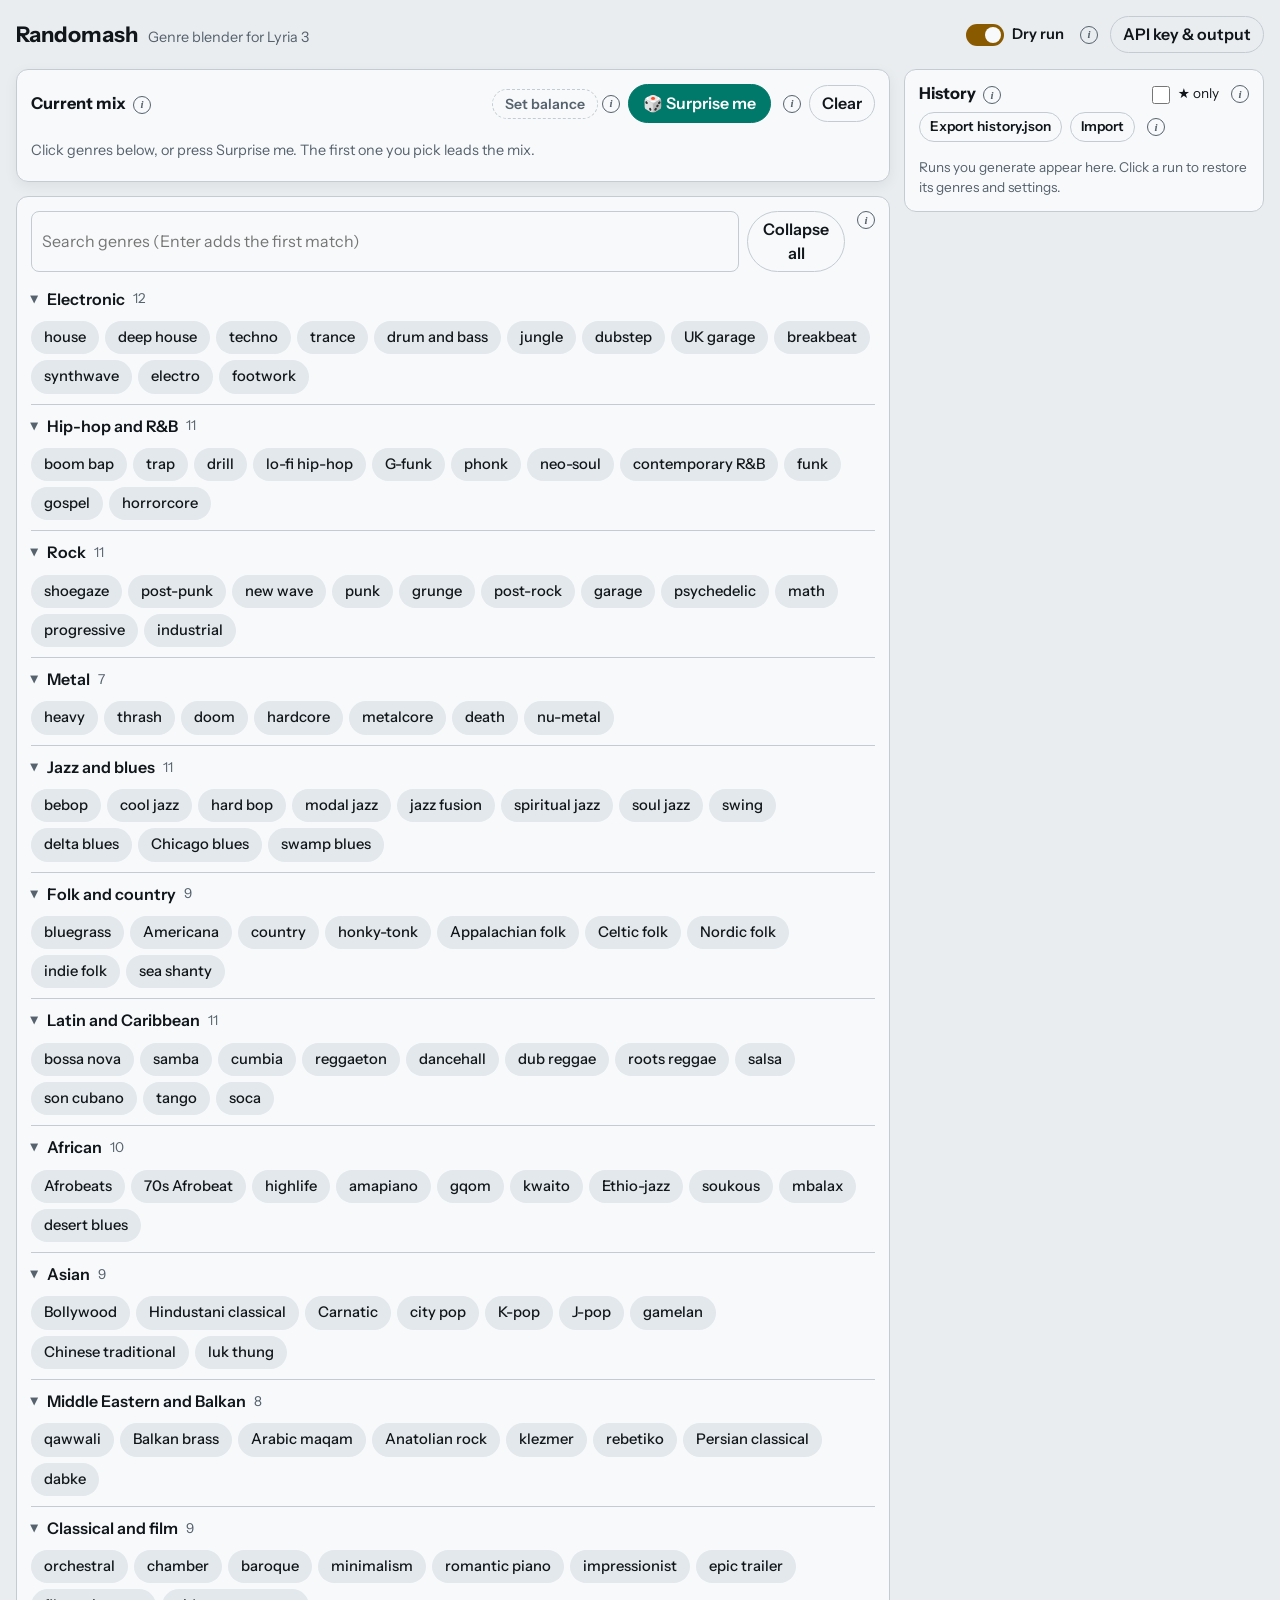
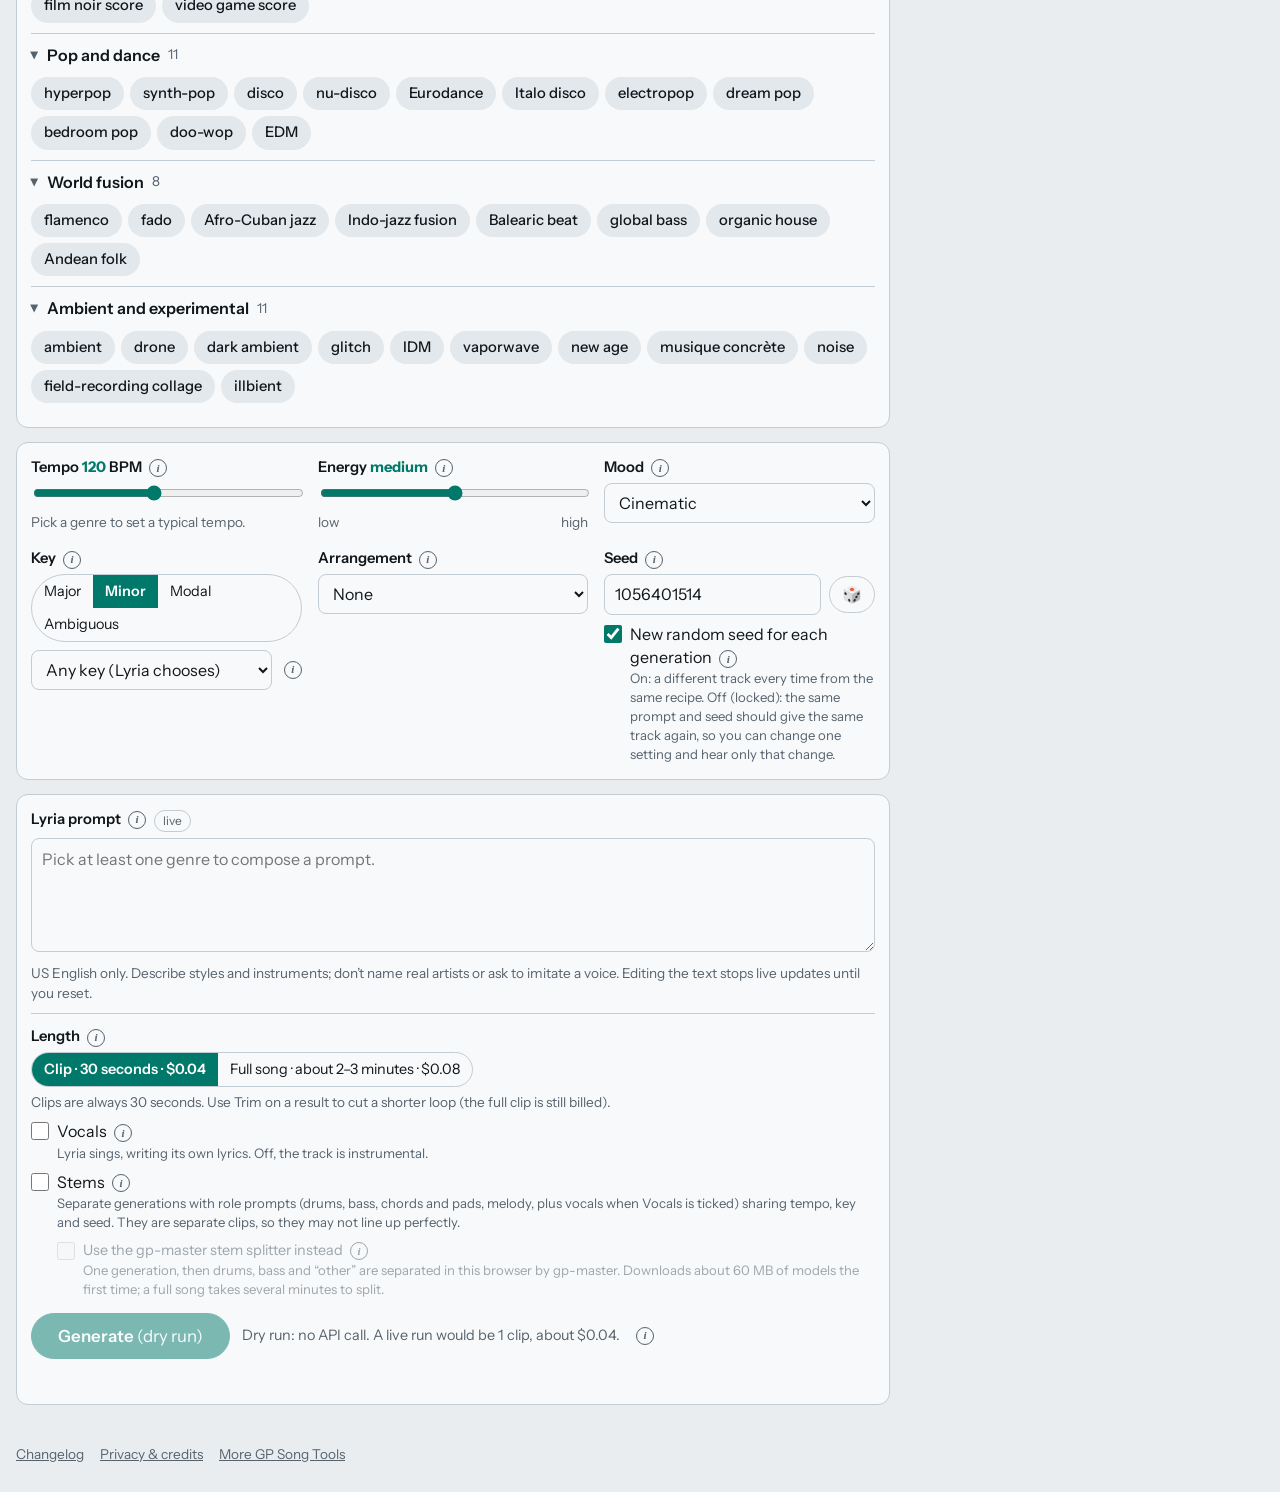
==== commit a37957af: "Join the GP Song Tools: visit statistics, changelog, footer links, 🎲 icon - Cloudflare Web Analytics" ====
--- a/index.html
+++ b/index.html
@@ -2,7 +2,7 @@
 <html lang="en"><head><meta charset="utf-8">
 <meta name="viewport" content="width=device-width, initial-scale=1, viewport-fit=cover">
 <title>Randomash</title>
-<meta name="description" content="Blend genres, shape a Lyria 3 prompt, and generate instrumental clips and stems with the Gemini API.">
+<meta name="description" content="Blend genres, shape a Lyria 3 prompt, and generate clips, songs and stems, instrumental or with vocals, with the Gemini API.">
 <link rel="icon" href="data:image/svg+xml,<svg xmlns='http://www.w3.org/2000/svg' viewBox='0 0 100 100'><text y='.9em' font-size='90'>🎲</text></svg>">
 <link href="https://fonts.googleapis.com/css2?family=Instrument+Sans:wght@400;600;700&display=swap" rel="stylesheet">
 <link rel="stylesheet" href="styles.css">
@@ -11,10 +11,10 @@
 <header class="top">
   <div class="brand"><h1>Randomash</h1><span class="sub">Genre blender for Lyria 3</span></div>
   <div class="topctl">
-    <button class="bal" id="balBadge" type="button" hidden title="Estimated prepay balance. Click to update it."></button>
     <label class="switch" title="Dry run shows the exact request without calling the API or spending anything">
       <input type="checkbox" id="dry"><span class="track"></span><span>Dry run</span>
     </label>
+    <button type="button" class="info" data-info="dry"></button>
     <button class="ghost" id="setBtn" aria-expanded="false" aria-controls="setPanel">API key &amp; output</button>
   </div>
 </header>
@@ -22,31 +22,31 @@
 <section id="setPanel" class="card settings" hidden>
   <div class="setgrid">
     <div>
-      <label class="lbl" for="key">Gemini API key</label>
+      <label class="lbl" for="key">Gemini API key <button type="button" class="info" data-info="apikey"></button></label>
       <div class="row">
         <input type="password" id="key" autocomplete="off" spellcheck="false" placeholder="Paste your key">
         <button class="ghost" id="keyShow" type="button">Show</button>
         <button class="ghost" id="keyForget" type="button">Forget</button>
       </div>
-      <label class="chk"><input type="checkbox" id="keyRemember"><span>Remember the key on this device<small>Saved in this browser’s storage for this site. Unticked, the key lasts until you close the page. It is sent only to Google, in a request header.</small></span></label>
-      <label class="lbl" for="balIn" style="margin-top:14px">Prepay balance (from AI Studio → Billing)</label>
+      <label class="chk"><input type="checkbox" id="keyRemember"><span>Remember the key on this device <button type="button" class="info" data-info="remember"></button><small>Saved in this browser’s storage for this site. Unticked, the key lasts until you close the page. It is sent only to Google, in a request header.</small></span></label>
+      <label class="lbl" for="balIn" style="margin-top:14px">Prepay balance (from AI Studio → Billing) <button type="button" class="info" data-info="balance"></button></label>
       <div class="row">
         <span class="dollar">$</span><input type="number" id="balIn" min="0" step="0.01" inputmode="decimal" placeholder="e.g. 4.12" style="max-width:140px">
         <button class="ghost" id="balSet" type="button">Set</button>
         <button class="ghost" id="balClear" type="button" hidden>Clear</button>
       </div>
-      <p class="hint" id="balState">Enter the balance AI Studio shows. The app subtracts its estimated cost for each clip and shows what’s left in the header. Only this browser stores it.</p>
+      <p class="hint" id="balState">Enter the balance AI Studio shows. The app subtracts its estimated cost for each clip and shows what’s left next to Current mix. Only this browser stores it.</p>
       <p class="hint">Use a key made for this app. In Google Cloud, restrict it to the Generative Language API and to the referrers this page runs on (for example <code>gp-songtools.github.io/*</code> and <code>localhost</code>).</p>
     </div>
     <div>
-      <span class="lbl">Output folder</span>
+      <span class="lbl">Output folder <button type="button" class="info" data-info="folder"></button></span>
       <p class="hint" id="folderState">Clips are kept in this browser and offered as downloads.</p>
       <div class="row">
         <button class="ghost" id="folderPick" type="button">Choose folder…</button>
         <button class="ghost" id="folderForget" type="button" hidden>Stop using folder</button>
       </div>
       <p class="hint" id="folderNote">With a folder chosen (Chrome or Edge), each run is written to <code>output/&lt;timestamp&gt;_&lt;slug&gt;/</code> and <code>history.json</code> is kept up to date there.</p>
-      <p class="hint">Model: <code id="modelId"></code> · about <span id="unitCost"></span> per clip (estimate).</p>
+      <p class="hint" id="modelInfo"></p>
     </div>
   </div>
 </section>
@@ -55,10 +55,11 @@
 <main>
   <section class="mixbar card" aria-label="Current mix">
     <div class="mixhead">
-      <h2>Current mix</h2>
+      <h2>Current mix <button type="button" class="info" data-info="mix"></button></h2>
       <span class="clash" id="clash" hidden></span>
       <span class="spacer"></span>
-      <button id="surprise" type="button">🎲 Surprise me</button>
+      <span class="balwrap"><button class="bal" id="balBadge" type="button" title="Estimated prepay balance. Click to update it."></button><button type="button" class="info" data-info="balanceBadge"></button></span>
+      <button id="surprise" type="button">🎲 Surprise me</button><button type="button" class="info" data-info="surprise"></button>
       <button class="ghost" id="clear" type="button">Clear</button>
     </div>
     <div id="mixChips" class="mixchips" aria-live="polite"></div>
@@ -68,7 +69,7 @@
   <section class="card picker" aria-label="Genres">
     <div class="pickhead">
       <input type="search" id="search" placeholder="Search genres (Enter adds the first match)" autocomplete="off">
-      <button class="ghost" id="foldAll" type="button">Collapse all</button>
+      <button class="ghost" id="foldAll" type="button">Collapse all</button><button type="button" class="info" data-info="genres"></button>
     </div>
     <div id="families"></div>
     <p class="hint" id="noMatch" hidden>No genre matches that search.</p>
@@ -76,40 +77,42 @@
 
   <section class="card controls" aria-label="Shape">
     <div class="ctl">
-      <label class="lbl" for="tempo">Tempo <output id="tempoV"></output> BPM</label>
+      <label class="lbl" for="tempo">Tempo <output id="tempoV"></output> BPM <button type="button" class="info" data-info="tempo"></button></label>
       <input type="range" id="tempo" min="40" max="220" step="1">
       <div class="hint row"><span id="tempoHint">Pick a genre to set a typical tempo.</span><button class="link" id="tempoReset" type="button" hidden>Reset to genre</button></div>
     </div>
     <div class="ctl">
-      <label class="lbl" for="energy">Energy <output id="energyV"></output></label>
+      <label class="lbl" for="energy">Energy <output id="energyV"></output> <button type="button" class="info" data-info="energy"></button></label>
       <input type="range" id="energy" min="0" max="100" step="1">
       <div class="hint row"><span>low</span><span class="spacer"></span><span>high</span></div>
     </div>
     <div class="ctl">
-      <label class="lbl" for="mood">Mood</label>
+      <label class="lbl" for="mood">Mood <button type="button" class="info" data-info="mood"></button></label>
       <select id="mood"></select>
     </div>
     <div class="ctl">
-      <span class="lbl">Key feel</span>
+      <span class="lbl">Key <button type="button" class="info" data-info="key"></button></span>
       <div class="seg" id="keyFeel" role="radiogroup" aria-label="Key feel"></div>
+      <div class="row" style="margin-top:8px"><select id="root" aria-label="Key" style="flex:1;min-width:0"></select><button type="button" class="info" data-info="root"></button></div>
+      <div class="row" id="modeRow" style="margin-top:8px" hidden><select id="mode" aria-label="Mode" style="flex:1;min-width:0"></select><button type="button" class="info" data-info="mode"></button></div>
     </div>
     <div class="ctl">
-      <label class="lbl" for="arr">Arrangement</label>
+      <label class="lbl" for="arr">Arrangement <button type="button" class="info" data-info="arrangement"></button></label>
       <select id="arr"></select>
     </div>
     <div class="ctl">
-      <label class="lbl" for="seed">Seed</label>
+      <label class="lbl" for="seed">Seed <button type="button" class="info" data-info="seed"></button></label>
       <div class="row">
         <input type="number" id="seed" min="0" max="2147483647" step="1">
         <button class="ghost" id="seedRoll" type="button" title="New seed now">🎲</button>
       </div>
-      <label class="chk"><input type="checkbox" id="seedRandom"><span>New random seed for each generation</span></label>
+      <label class="chk"><input type="checkbox" id="seedRandom"><span>New random seed for each generation <button type="button" class="info" data-info="seedRandom"></button><small>On: a different track every time from the same recipe. Off (locked): the same prompt and seed should give the same track again, so you can change one setting and hear only that change.</small></span></label>
     </div>
   </section>
 
   <section class="card prompt" aria-label="Prompt">
     <div class="row">
-      <label class="lbl" for="prompt">Lyria prompt</label>
+      <label class="lbl" for="prompt">Lyria prompt <button type="button" class="info" data-info="prompt"></button></label>
       <span class="badge" id="promptState">live</span>
       <span class="spacer"></span>
       <button class="link" id="promptReset" type="button" hidden>Reset to composed prompt</button>
@@ -118,13 +121,17 @@
     <p class="hint">US English only. Describe styles and instruments; don’t name real artists or ask to imitate a voice. Editing the text stops live updates until you reset.</p>
 
     <div class="genrow">
-      <label class="chk"><input type="checkbox" id="stems"><span>Stems<small>Four separate generations with role prompts (drums, bass, chords and pads, melody) sharing tempo, key feel and seed. They are separate clips, so they may not line up perfectly.</small></span></label>
-      <label class="chk sub" id="splitRow"><input type="checkbox" id="split" disabled><span>Use the gp-master stem splitter instead<small>One generation, then drums, bass and “other” are separated in this browser by gp-master. Downloads about 60 MB of models the first time.</small></span></label>
+      <span class="lbl" style="margin-top:6px">Length <button type="button" class="info" data-info="length"></button></span>
+      <div class="seg" id="lengthSeg" role="radiogroup" aria-label="Length"></div>
+      <p class="hint" id="lengthNote"></p>
+      <label class="chk"><input type="checkbox" id="vocals"><span>Vocals <button type="button" class="info" data-info="vocals"></button><small>Lyria sings, writing its own lyrics. Off, the track is instrumental.</small></span></label>
+      <label class="chk"><input type="checkbox" id="stems"><span>Stems <button type="button" class="info" data-info="stems"></button><small>Separate generations with role prompts (drums, bass, chords and pads, melody, plus vocals when Vocals is ticked) sharing tempo, key and seed. They are separate clips, so they may not line up perfectly.</small></span></label>
+      <label class="chk sub" id="splitRow"><input type="checkbox" id="split" disabled><span>Use the gp-master stem splitter instead <button type="button" class="info" data-info="split"></button><small>One generation, then drums, bass and “other” are separated in this browser by gp-master. Downloads about 60 MB of models the first time; a full song takes several minutes to split.</small></span></label>
     </div>
     <div class="go">
       <button id="gen" class="btn-go" type="button">Generate</button>
       <button class="ghost" id="cancel" type="button" hidden>Cancel</button>
-      <span class="cost" id="cost"></span>
+      <span class="cost" id="cost"></span><button type="button" class="info" data-info="generate"></button>
     </div>
     <div class="status" id="status" role="status" aria-live="polite"></div>
     <div class="refusal" id="refusal" role="alert" hidden></div>
@@ -138,12 +145,12 @@
 
 <aside class="history card" aria-label="History">
   <div class="row histhead">
-    <h2>History</h2><span class="spacer"></span>
-    <label class="chk tiny"><input type="checkbox" id="starOnly"><span>★ only</span></label>
+    <h2>History <button type="button" class="info" data-info="history"></button></h2><span class="spacer"></span>
+    <label class="chk tiny"><input type="checkbox" id="starOnly"><span>★ only</span></label><button type="button" class="info" data-info="starOnly"></button>
   </div>
   <div class="row">
     <button class="ghost small" id="histExport" type="button">Export history.json</button>
-    <label class="ghost small filebtn">Import<input type="file" id="histImport" accept="application/json,.json" hidden></label>
+    <label class="ghost small filebtn">Import<input type="file" id="histImport" accept="application/json,.json" hidden></label><button type="button" class="info" data-info="exportImport"></button>
   </div>
   <ol id="history" class="hist"></ol>
   <p class="hint" id="histEmpty">Runs you generate appear here. Click a run to restore its genres and settings.</p>
@@ -156,6 +163,7 @@
   <a href="https://gp-songtools.github.io/toolsmenu/">More GP Song Tools</a>
 </footer>
 
+<div id="tip" role="tooltip" hidden></div>
 <iframe id="splitFrame" title="gp-master stem splitter" hidden></iframe>
 
 <script src="mix.js"></script>
--- a/styles.css
+++ b/styles.css
@@ -36,6 +36,14 @@
 .chk small{display:block;color:var(--mut);font-size:.82rem}
 .chk.sub{margin-left:26px}
 .chk.tiny{margin:0;font-size:.85rem}
+/* info buttons and the shared tooltip */
+button.info{display:inline-grid;place-items:center;width:18px;height:18px;padding:0;margin:0 0 0 4px;border-radius:50%;
+  border:1px solid var(--mut);background:transparent;color:var(--mut);font:italic 700 11px/1 Georgia,serif;vertical-align:middle;flex:none;cursor:help}
+button.info:hover,button.info[aria-describedby]{border-color:var(--ac);color:var(--acf);background:var(--ac)}
+#tip{position:fixed;z-index:50;max-width:min(320px,calc(100vw - 16px));background:var(--ink);color:var(--bg);border-radius:10px;
+  padding:10px 12px;font-size:.86rem;line-height:1.45;box-shadow:0 8px 24px rgba(0,0,0,.25);pointer-events:none}
+#tip b{display:block;margin-bottom:2px}
+#tip.wide{max-width:min(380px,calc(100vw - 16px))}
 .warn{color:var(--amber);background:var(--amberBg);border-radius:8px;padding:6px 10px;margin:8px 0 0;font-size:.9rem}
 
 /* header */
@@ -44,6 +52,8 @@
 .sub{color:var(--mut);font-size:.9rem}
 .topctl{margin-left:auto;display:flex;gap:12px;align-items:center}
 .bal{background:transparent;color:var(--ink);border:1px solid var(--ln);font-size:.88rem;padding:4px 12px;font-variant-numeric:tabular-nums}
+.balwrap{display:inline-flex;align-items:center}
+.bal.unset{color:var(--mut);border-style:dashed}
 .bal.low{border-color:var(--amber);color:var(--amber);background:var(--amberBg)}
 .bal.out{border-color:var(--warn);color:var(--warn)}
 .dollar{font-weight:600;color:var(--mut)}
@@ -135,7 +145,16 @@
 .player .tm{font-variant-numeric:tabular-nums;color:var(--mut);font-size:.82rem;text-align:right;min-width:72px}
 .player .dl{grid-column:1/-1;font-size:.85rem;display:flex;gap:12px;flex-wrap:wrap}
 .player .dl a{color:var(--ac);font-weight:600}
+.player .dl .link{font-size:.85rem}
+.trim{grid-column:1/-1;border-top:1px solid var(--ln);padding-top:8px;margin-top:4px;display:flex;flex-direction:column;gap:8px;font-size:.88rem}
+.trim label{display:inline-flex;gap:6px;align-items:center}
+.trim input[type=number]{width:90px;padding:4px 6px}
+.trim select{width:auto;padding:4px 6px}
+.trim .len{font-variant-numeric:tabular-nums;font-weight:600}
+.trim .hint{margin:0}
 .reqbox{background:var(--soft);border-radius:8px;padding:10px;font:12.5px/1.45 ui-monospace,SFMono-Regular,Menlo,monospace;white-space:pre-wrap;overflow-wrap:anywhere;margin:8px 0 0}
+details.modeltext div{white-space:pre-wrap;margin-top:6px}
+details.modeltext summary{cursor:pointer;font-style:normal;font-weight:600}
 .modeltext{color:var(--mut);font-size:.88rem;font-style:italic;margin:6px 0 0}
 
 /* history */
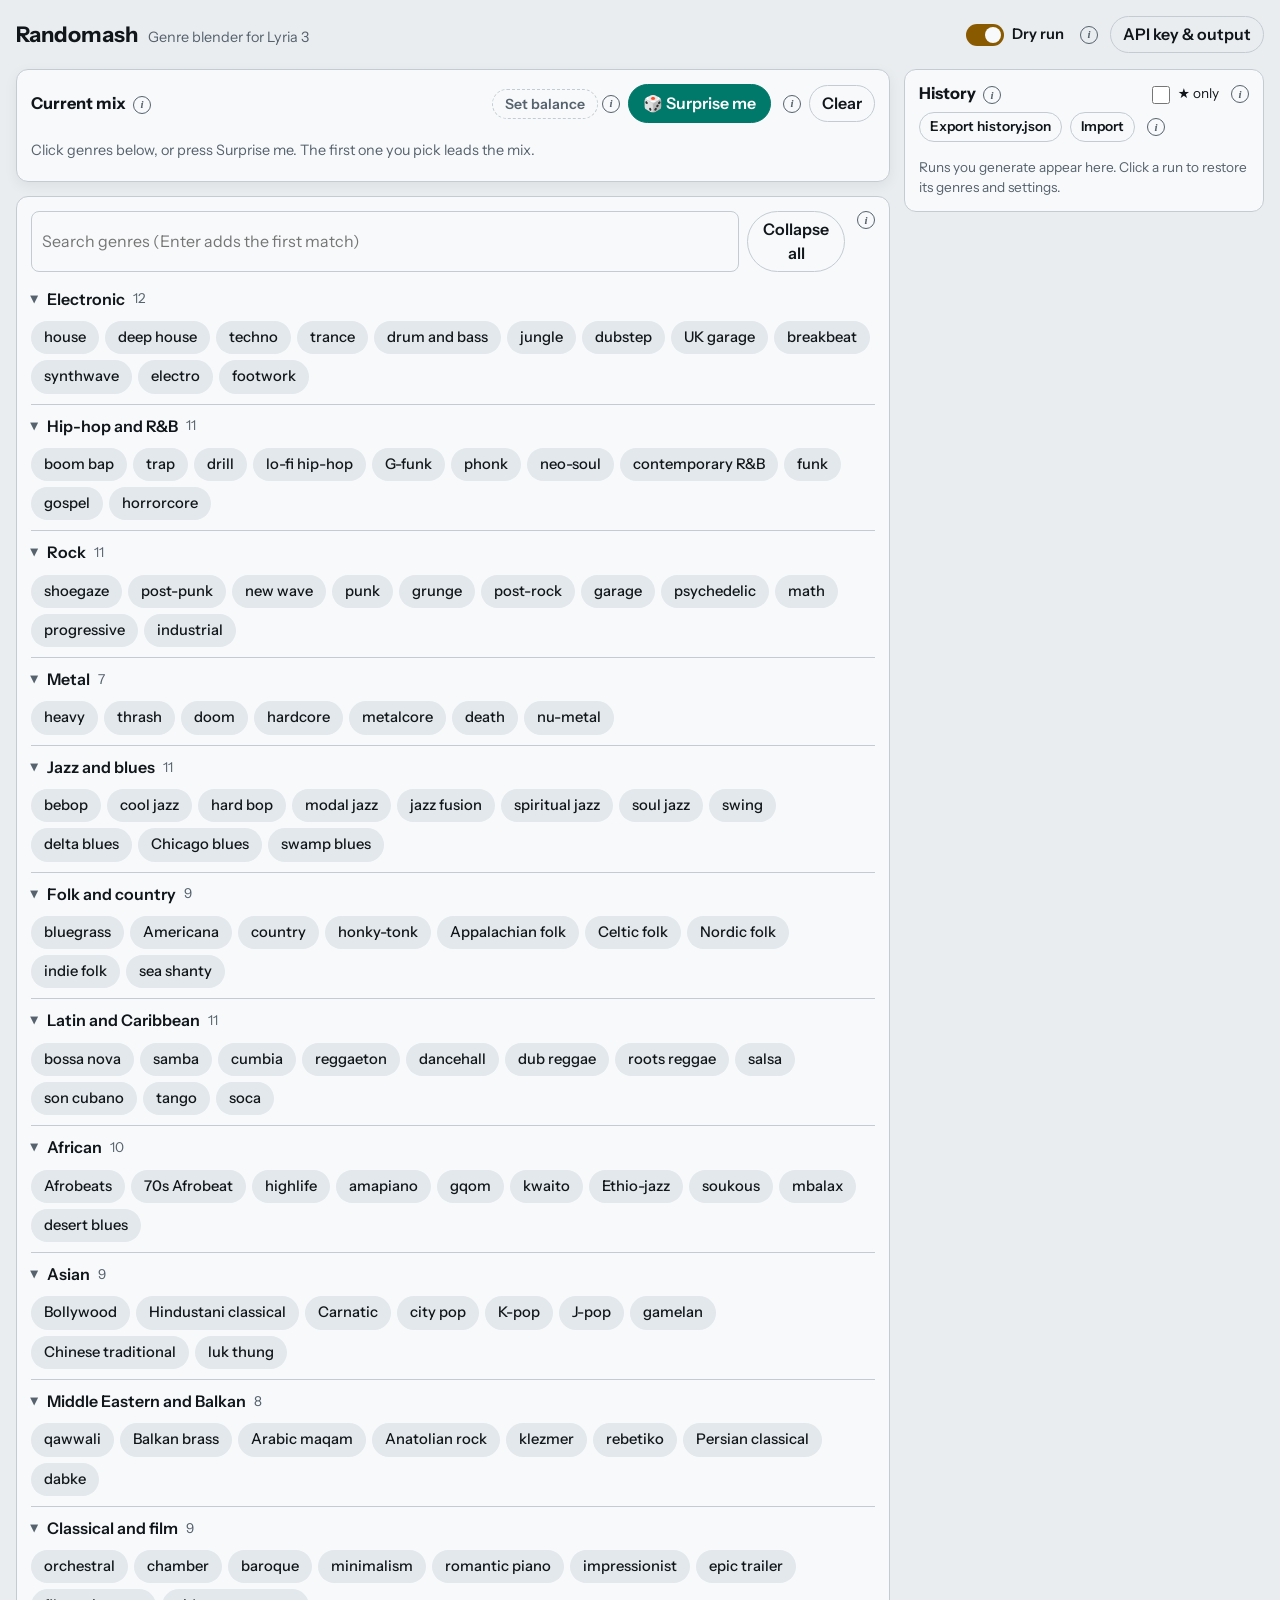
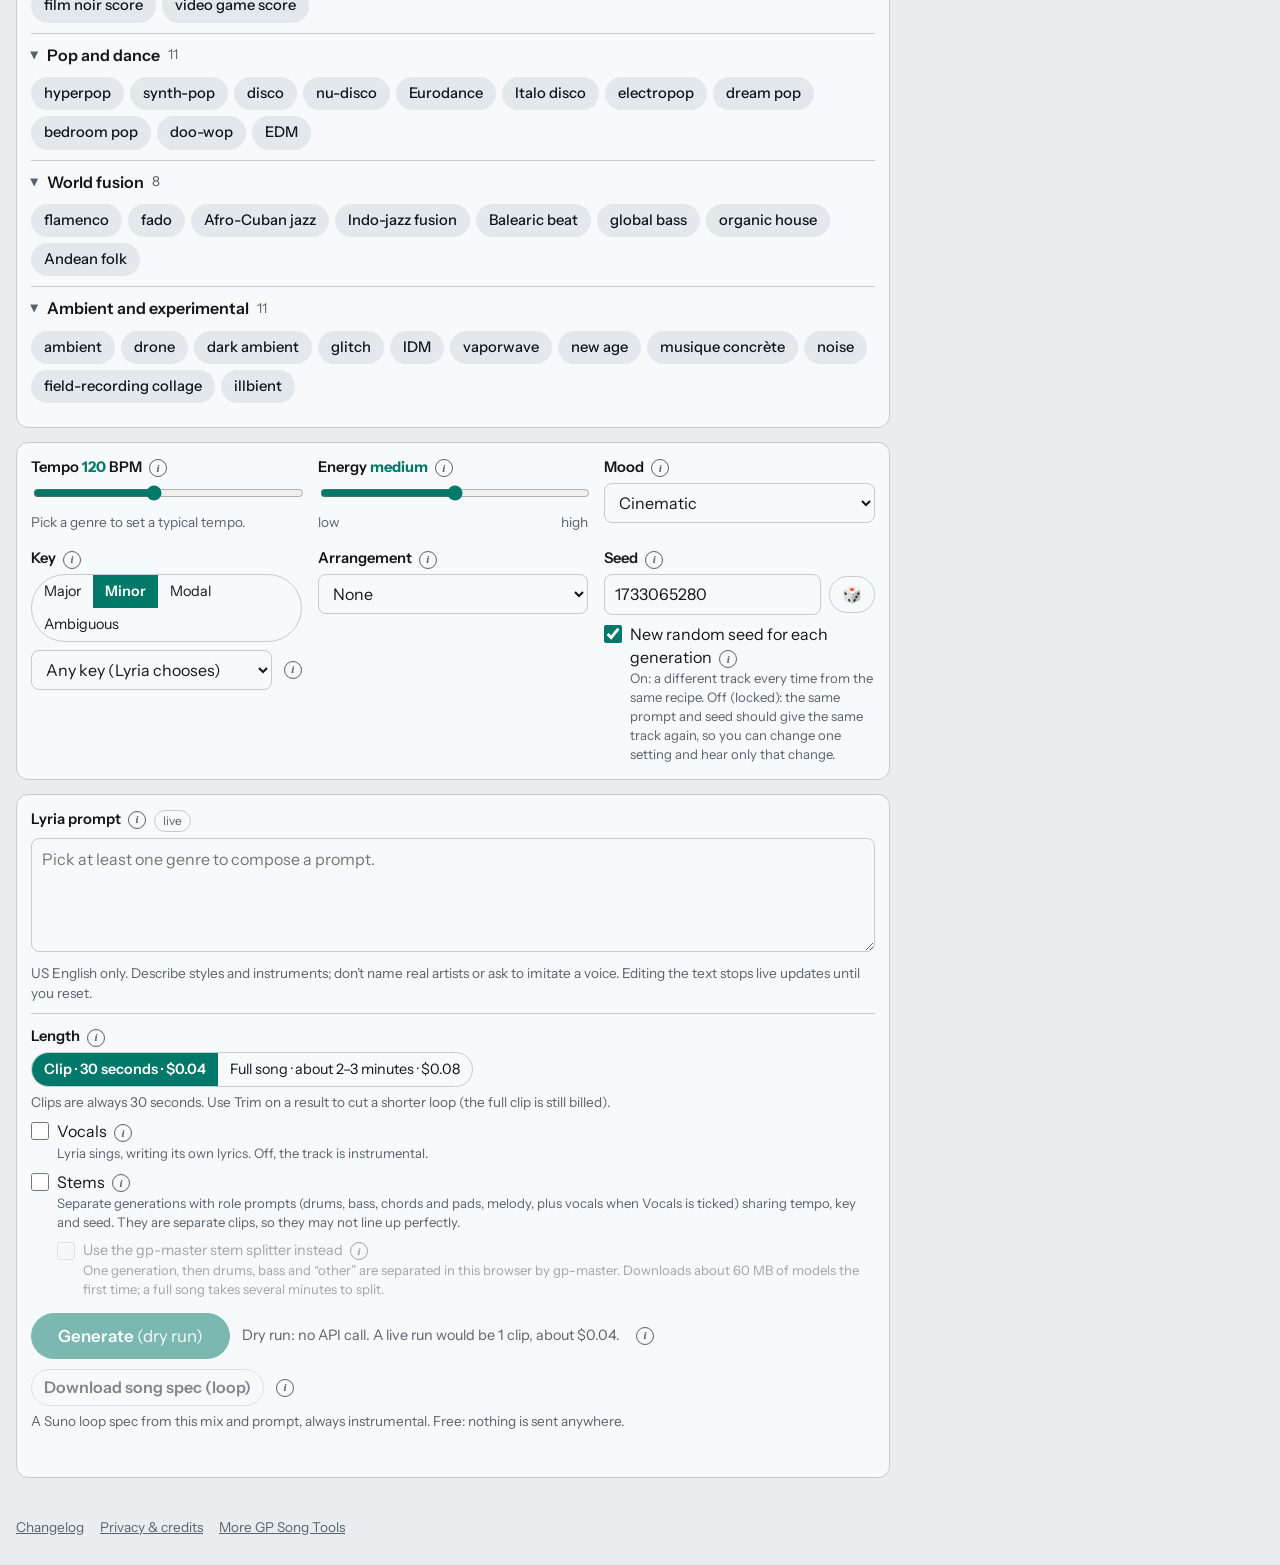
==== commit a06765f4: "Download a song spec for an instrumental Suno loop Builds a GP Song Tools song spec (request: sound," ====
--- a/index.html
+++ b/index.html
@@ -133,6 +133,10 @@
       <button class="ghost" id="cancel" type="button" hidden>Cancel</button>
       <span class="cost" id="cost"></span><button type="button" class="info" data-info="generate"></button>
     </div>
+    <div class="row" id="specRow" style="margin-top:10px">
+      <button class="ghost" id="specDl" type="button">Download song spec (loop)</button><button type="button" class="info" data-info="songspec"></button>
+    </div>
+    <p class="hint">A Suno loop spec from this mix and prompt, always instrumental. Free: nothing is sent anywhere.</p>
     <div class="status" id="status" role="status" aria-live="polite"></div>
     <div class="refusal" id="refusal" role="alert" hidden></div>
   </section>
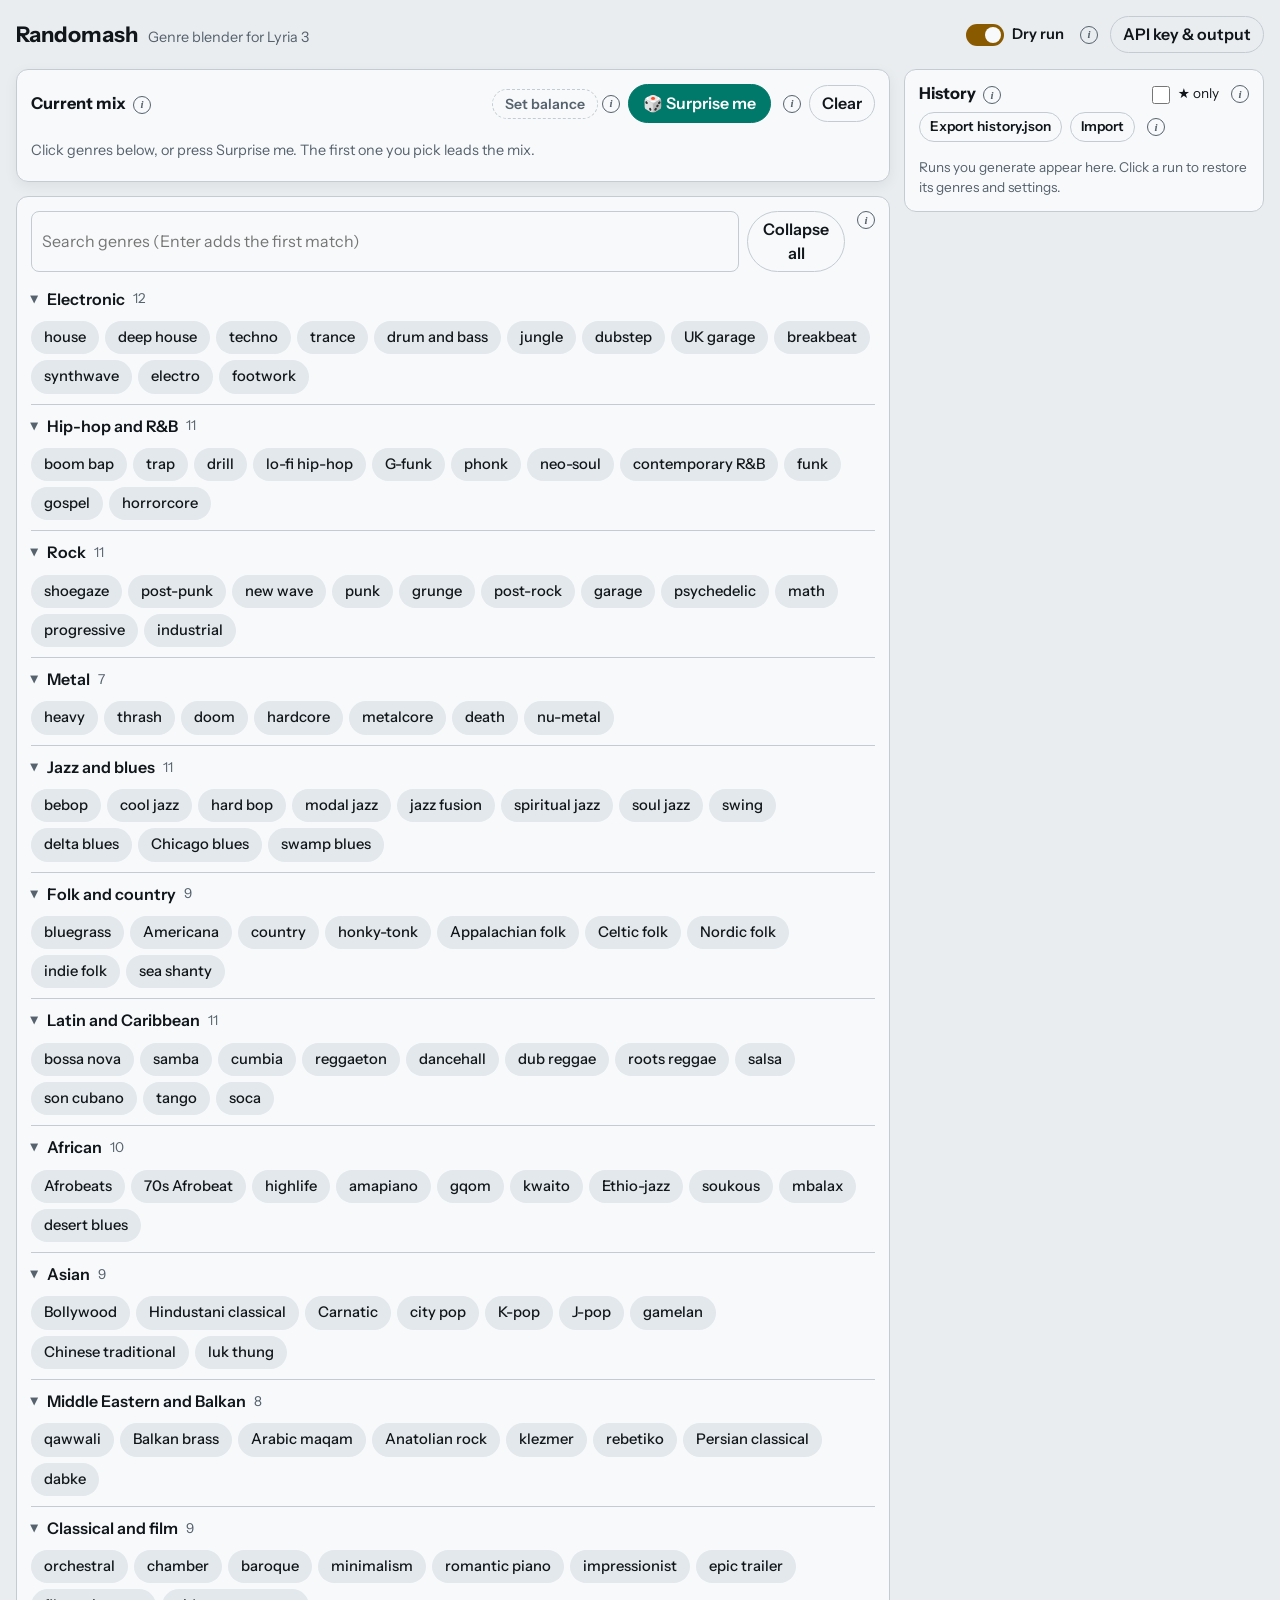
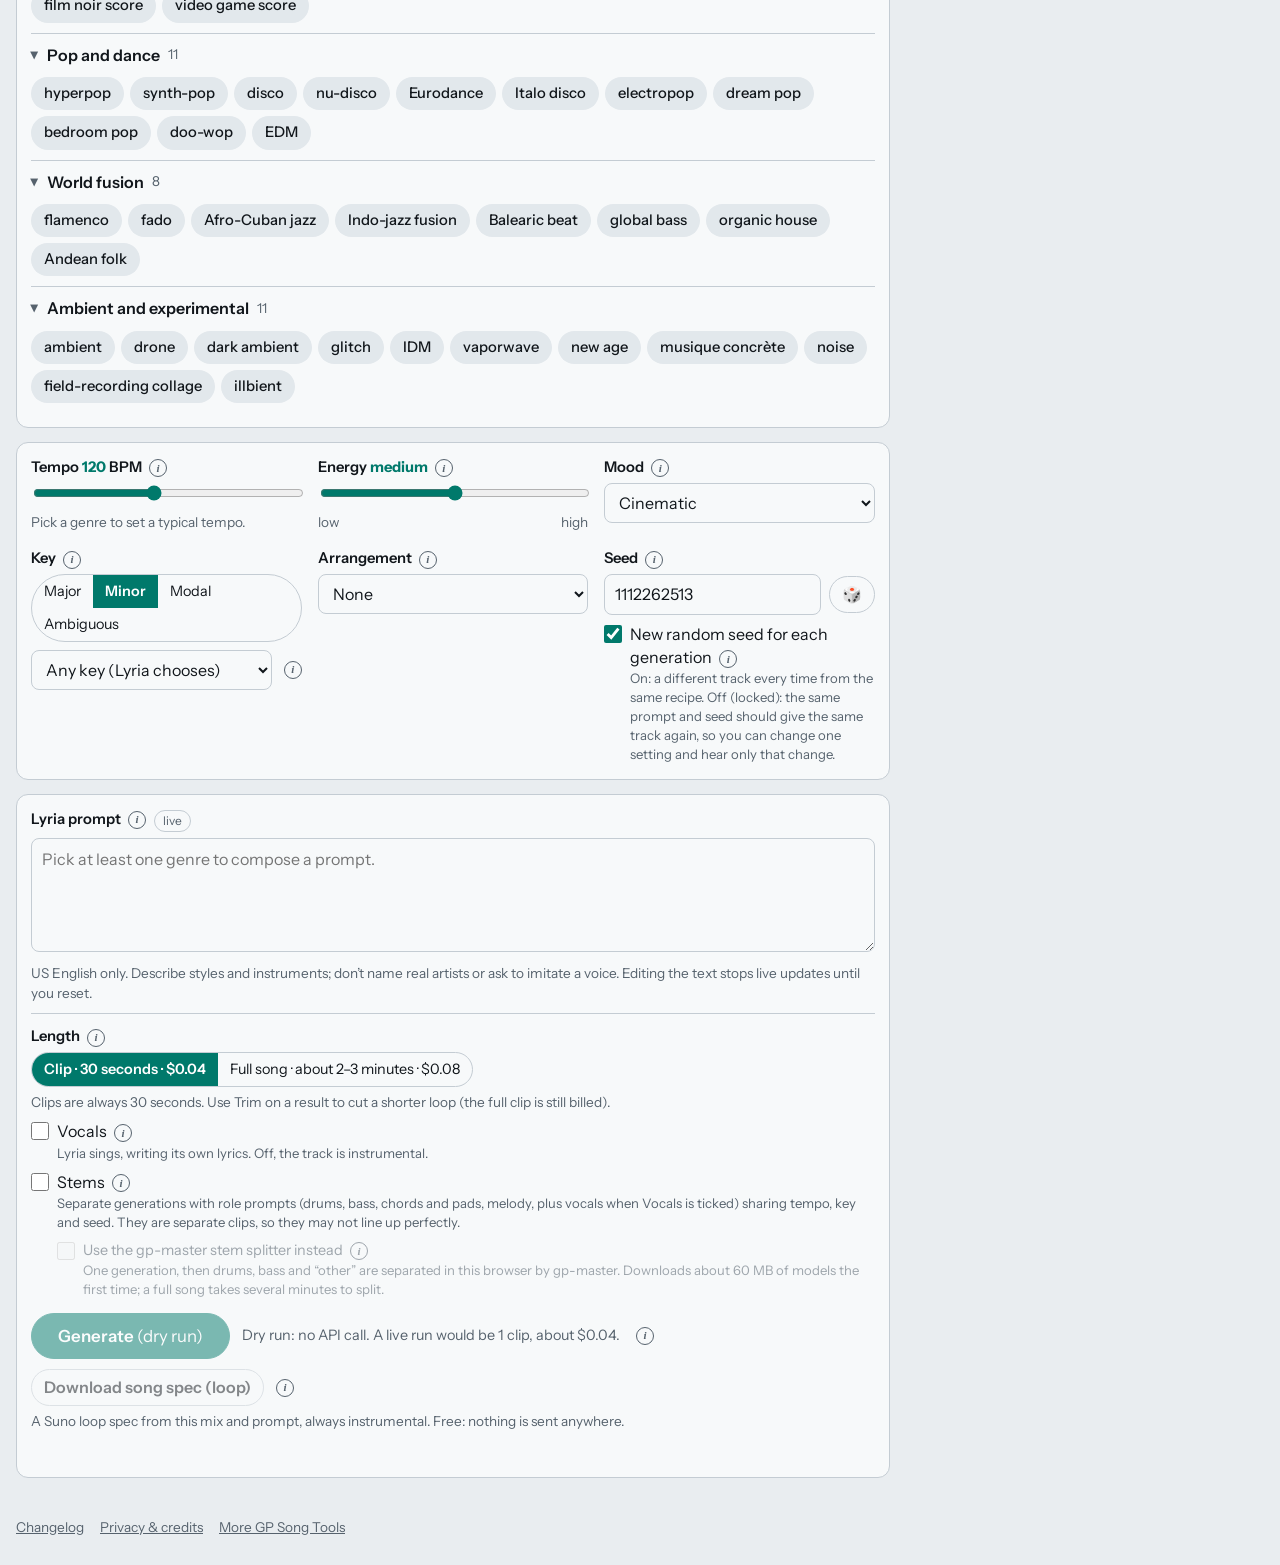
==== commit 1b730dc8: "Match the browser icon to the app branding" ====
--- a/index.html
+++ b/index.html
@@ -3,7 +3,7 @@
 <meta name="viewport" content="width=device-width, initial-scale=1, viewport-fit=cover">
 <title>Randomash</title>
 <meta name="description" content="Blend genres, shape a Lyria 3 prompt, and generate clips, songs and stems, instrumental or with vocals, with the Gemini API.">
-<link rel="icon" href="data:image/svg+xml,<svg xmlns='http://www.w3.org/2000/svg' viewBox='0 0 100 100'><text y='.9em' font-size='90'>🎲</text></svg>">
+<link rel="icon" href="favicon.svg" type="image/svg+xml">
 <link href="https://fonts.googleapis.com/css2?family=Instrument+Sans:wght@400;600;700&display=swap" rel="stylesheet">
 <link rel="stylesheet" href="styles.css">
 </head>
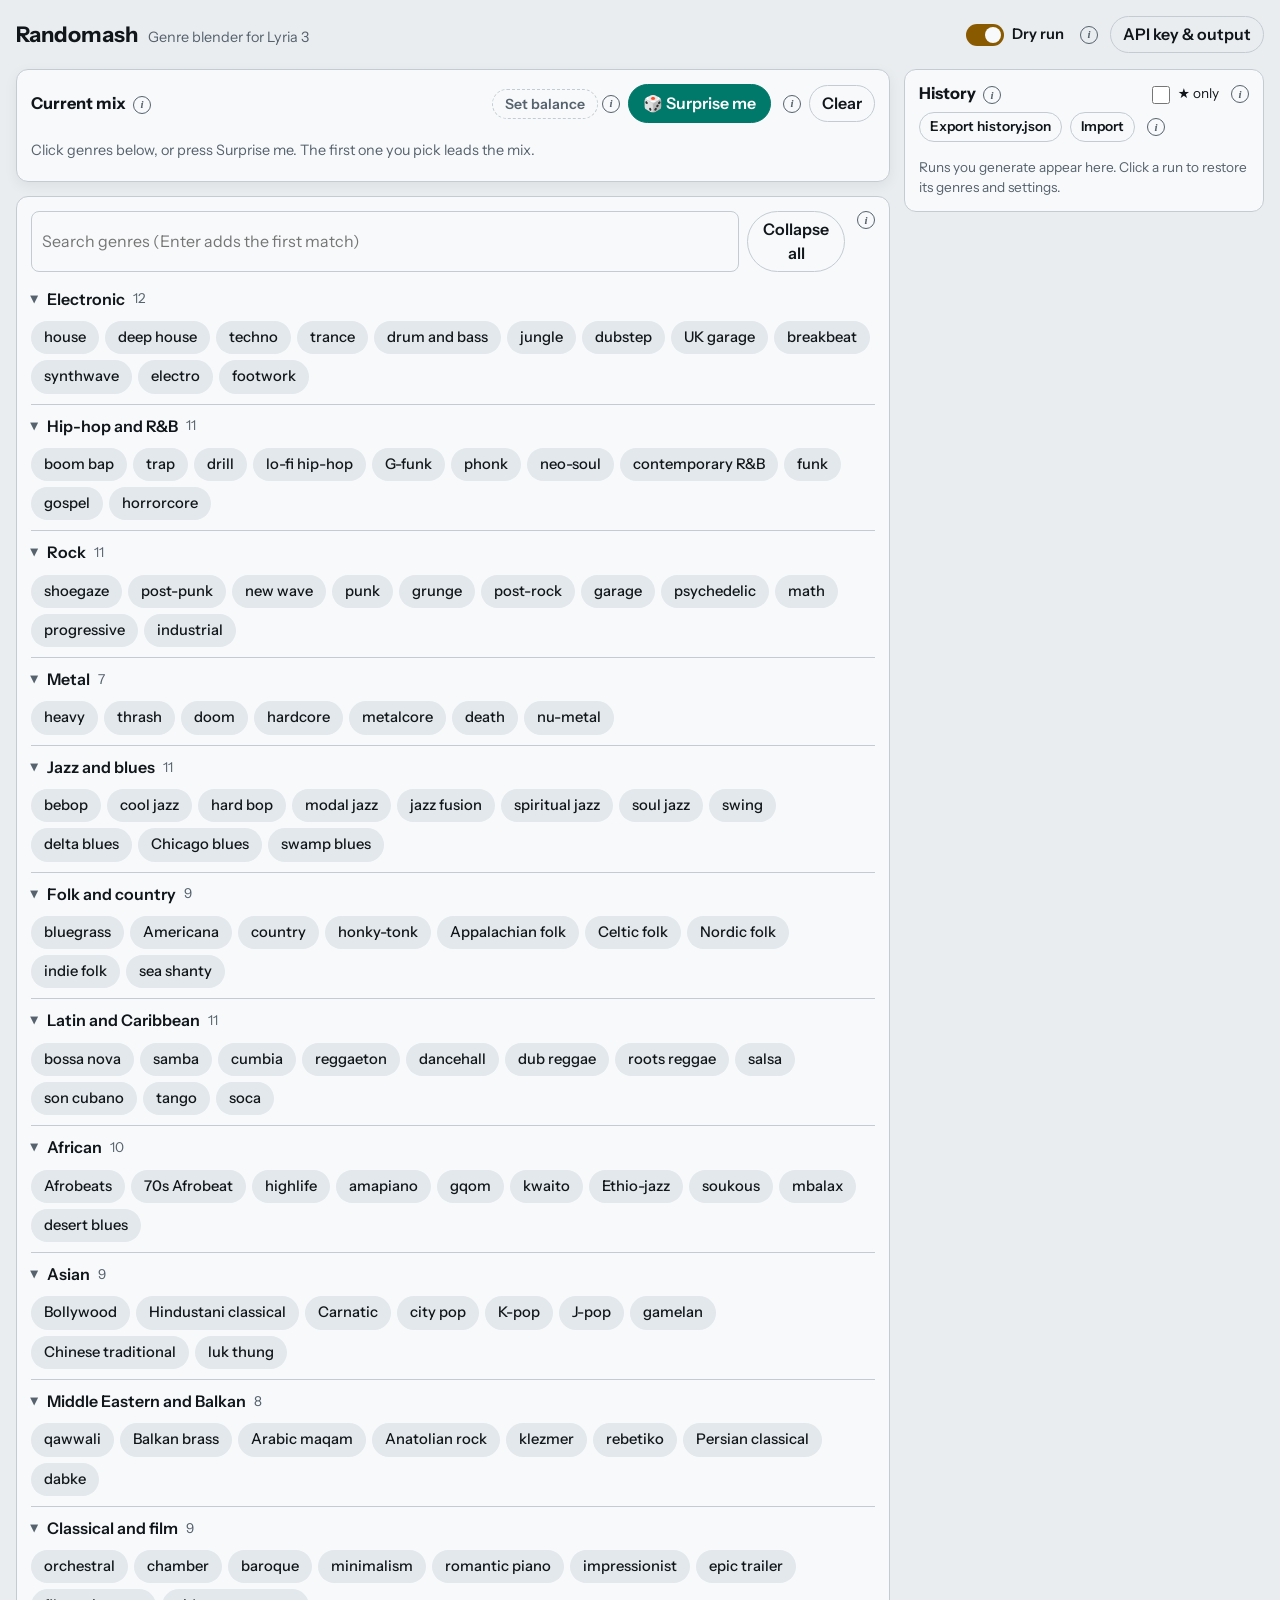
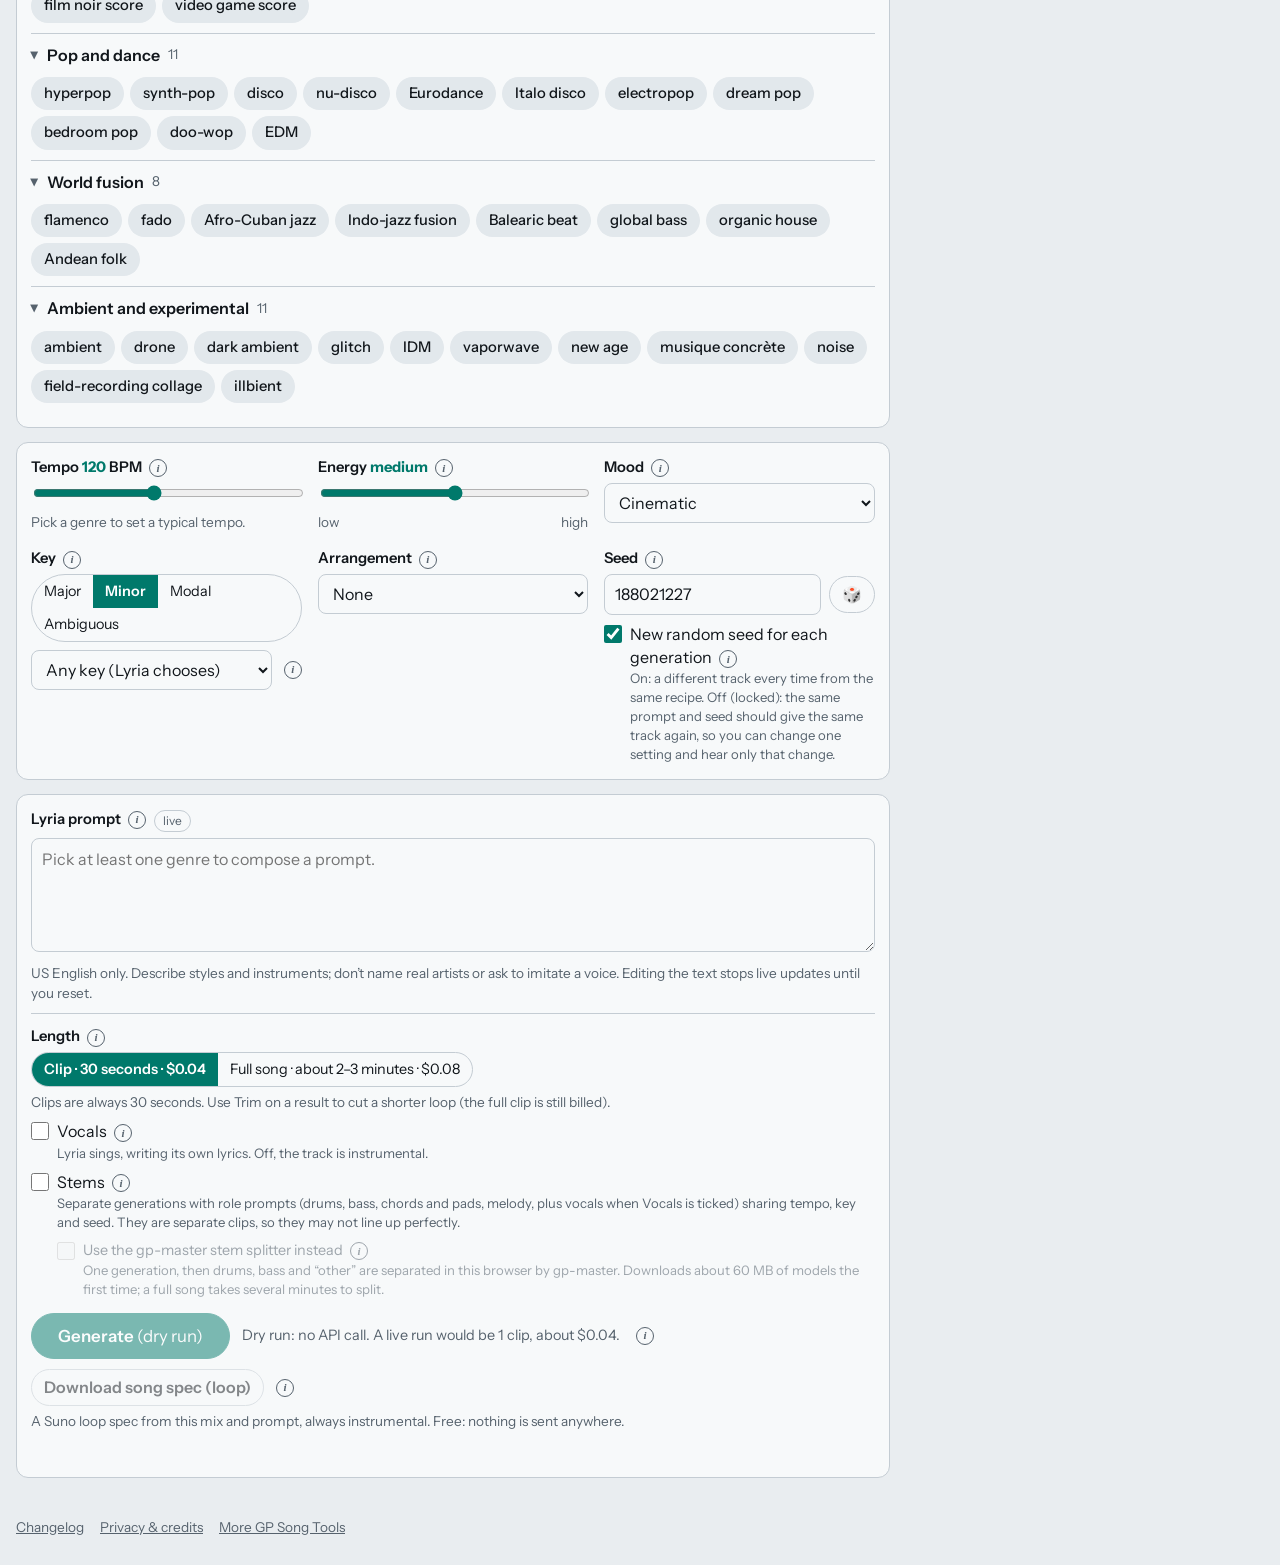
==== commit 3452e474: "Use a pair of dice for the browser icon" ====
--- a/index.html
+++ b/index.html
@@ -3,7 +3,7 @@
 <meta name="viewport" content="width=device-width, initial-scale=1, viewport-fit=cover">
 <title>Randomash</title>
 <meta name="description" content="Blend genres, shape a Lyria 3 prompt, and generate clips, songs and stems, instrumental or with vocals, with the Gemini API.">
-<link rel="icon" href="favicon.svg" type="image/svg+xml">
+<link rel="icon" href="dice.svg" type="image/svg+xml">
 <link href="https://fonts.googleapis.com/css2?family=Instrument+Sans:wght@400;600;700&display=swap" rel="stylesheet">
 <link rel="stylesheet" href="styles.css">
 </head>
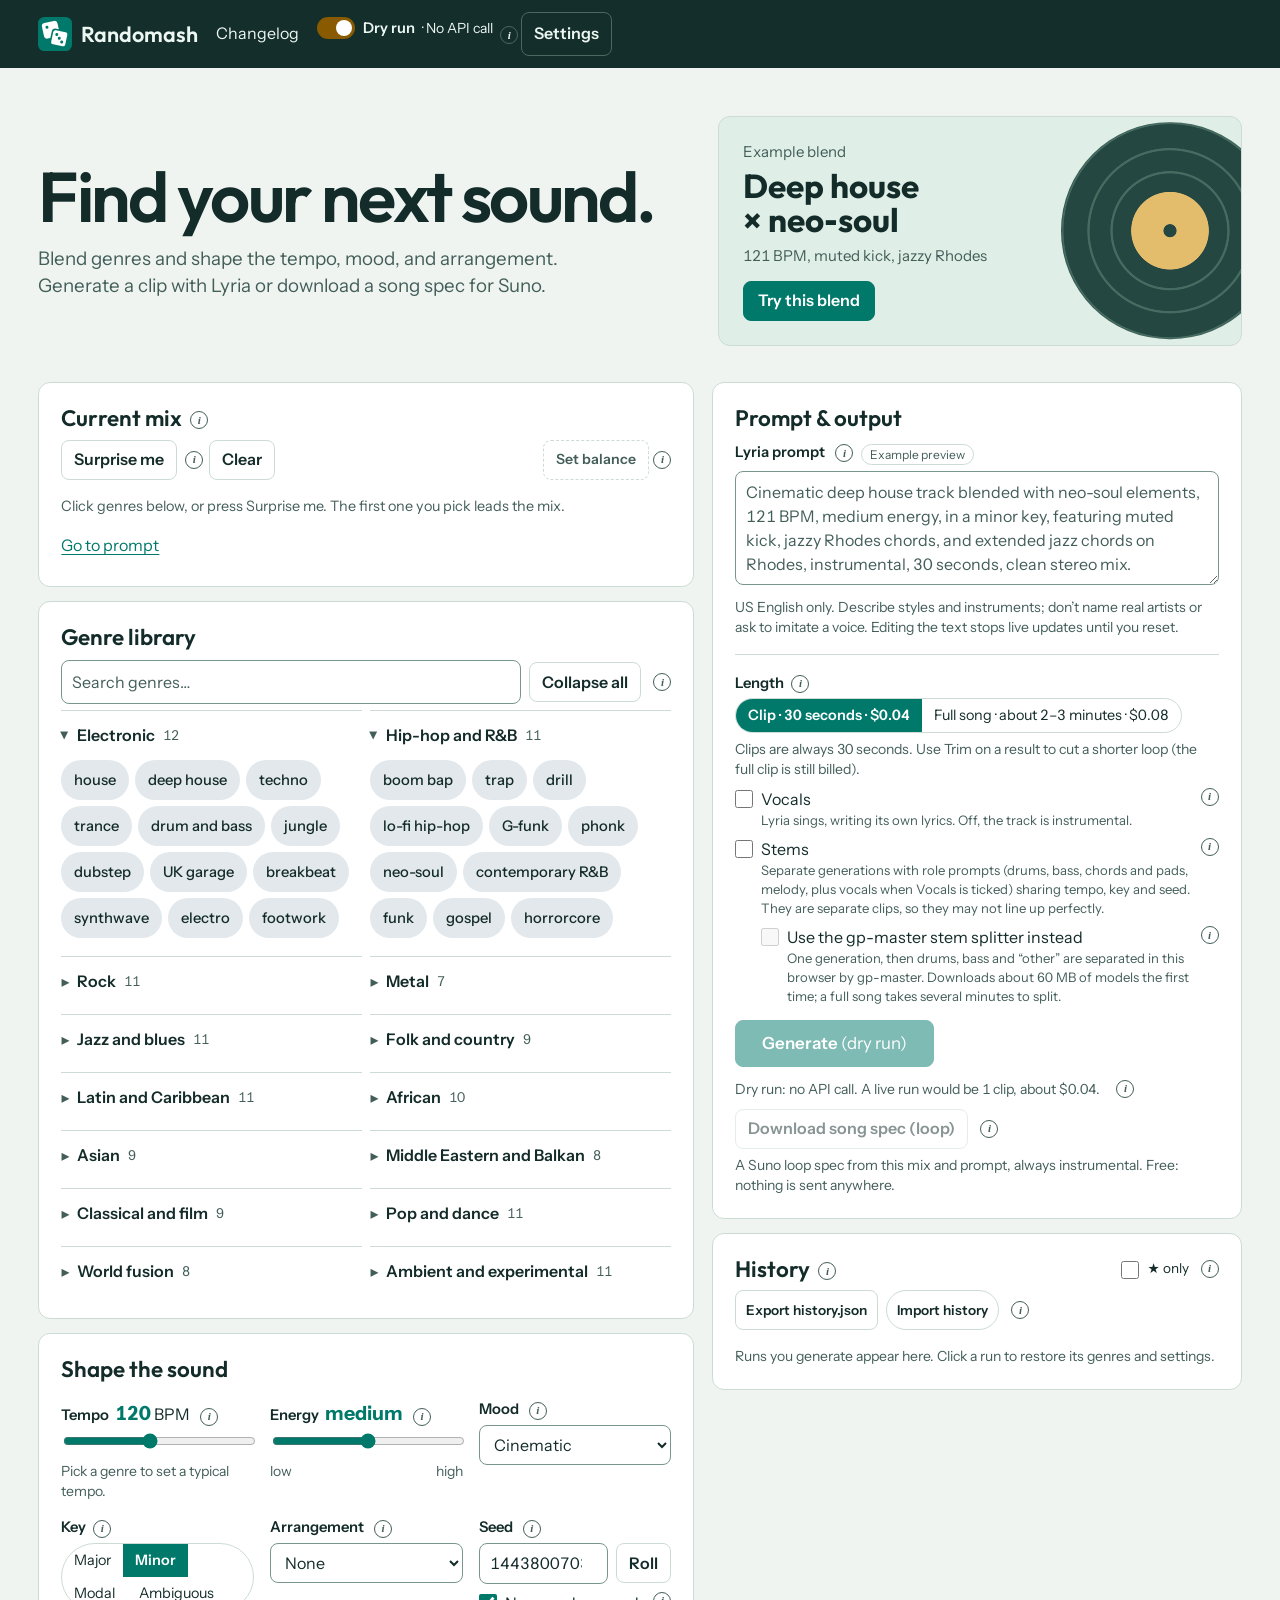
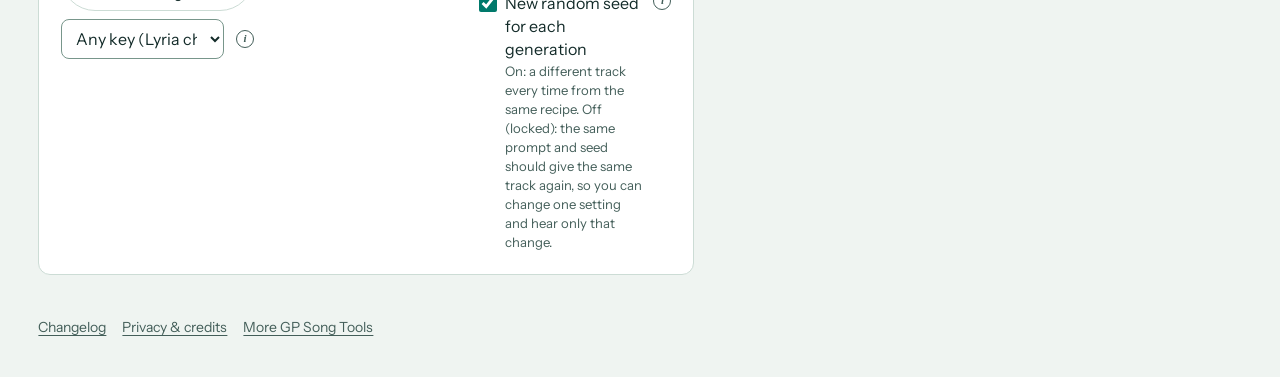
==== commit e9a0e800: "Redesign Randomash as a genre mixing workspace" ====
--- a/index.html
+++ b/index.html
@@ -4,34 +4,39 @@
 <title>Randomash</title>
 <meta name="description" content="Blend genres, shape a Lyria 3 prompt, and generate clips, songs and stems, instrumental or with vocals, with the Gemini API.">
 <link rel="icon" href="dice.svg" type="image/svg+xml">
-<link href="https://fonts.googleapis.com/css2?family=Instrument+Sans:wght@400;600;700&display=swap" rel="stylesheet">
+<meta name="theme-color" content="#142e2b">
+<link rel="preload" href="fonts/outfit.woff2" as="font" type="font/woff2" crossorigin>
 <link rel="stylesheet" href="styles.css">
 </head>
 <body>
-<header class="top">
-  <div class="brand"><h1>Randomash</h1><span class="sub">Genre blender for Lyria 3</span></div>
-  <div class="topctl">
-    <label class="switch" title="Dry run shows the exact request without calling the API or spending anything">
-      <input type="checkbox" id="dry"><span class="track"></span><span>Dry run</span>
-    </label>
-    <button type="button" class="info" data-info="dry"></button>
-    <button class="ghost" id="setBtn" aria-expanded="false" aria-controls="setPanel">API key &amp; output</button>
-  </div>
+<a class="skip" href="#workspace">Skip to workspace</a>
+<header class="site-header">
+  <nav class="site-nav shell" aria-label="Site">
+    <a class="brand" href="./"><img src="dice.svg" alt="" width="34" height="34"> Randomash</a>
+    <a href="changelog.html">Changelog</a>
+    <div class="topctl">
+      <label class="switch" title="Dry run shows the request without sending it">
+        <input type="checkbox" id="dry" name="dry"><span class="track"></span><span>Dry run <small>No API call</small></span>
+      </label>
+      <button type="button" class="info" data-info="dry"></button>
+      <button class="ghost" id="setBtn" aria-expanded="false" aria-controls="setPanel">Settings</button>
+    </div>
+  </nav>
 </header>
 
 <section id="setPanel" class="card settings" hidden>
   <div class="setgrid">
     <div>
-      <label class="lbl" for="key">Gemini API key <button type="button" class="info" data-info="apikey"></button></label>
-      <div class="row">
-        <input type="password" id="key" autocomplete="off" spellcheck="false" placeholder="Paste your key">
+      <div class="label-line"><label class="lbl" for="key">Gemini API key</label> <button type="button" class="info" data-info="apikey"></button></div>
+      <div class="row">
+        <input type="password" id="key" name="key" autocomplete="off" spellcheck="false" placeholder="Paste your key">
         <button class="ghost" id="keyShow" type="button">Show</button>
         <button class="ghost" id="keyForget" type="button">Forget</button>
       </div>
-      <label class="chk"><input type="checkbox" id="keyRemember"><span>Remember the key on this device <button type="button" class="info" data-info="remember"></button><small>Saved in this browser’s storage for this site. Unticked, the key lasts until you close the page. It is sent only to Google, in a request header.</small></span></label>
-      <label class="lbl" for="balIn" style="margin-top:14px">Prepay balance (from AI Studio → Billing) <button type="button" class="info" data-info="balance"></button></label>
-      <div class="row">
-        <span class="dollar">$</span><input type="number" id="balIn" min="0" step="0.01" inputmode="decimal" placeholder="e.g. 4.12" style="max-width:140px">
+      <div class="check-line"><label class="chk"><input type="checkbox" id="keyRemember" name="keyRemember"><span>Remember the key on this device<small>Saved in this browser’s storage for this site. Unticked, the key lasts until you close the page. It is sent only to Google, in a request header.</small></span></label> <button type="button" class="info" data-info="remember"></button></div>
+      <div class="label-line"><label class="lbl" for="balIn" style="margin-top:14px">Prepay balance (from AI Studio → Billing)</label> <button type="button" class="info" data-info="balance"></button></div>
+      <div class="row">
+        <span class="dollar">$</span><input type="number" id="balIn" name="balIn" autocomplete="off" min="0" step="0.01" inputmode="decimal" placeholder="e.g. 4.12" style="max-width:140px">
         <button class="ghost" id="balSet" type="button">Set</button>
         <button class="ghost" id="balClear" type="button" hidden>Clear</button>
       </div>
@@ -49,84 +54,109 @@
       <p class="hint" id="modelInfo"></p>
     </div>
   </div>
+  <p id="settingsStatus" class="status" role="status"></p>
 </section>
 
-<div class="layout">
-<main>
+<main class="shell workspace" id="workspace" tabindex="-1">
+  <div class="intro">
+    <div>
+      <h1>Find your next sound.</h1>
+      <p>Blend genres and shape the tempo, mood, and arrangement. Generate a clip with Lyria or download a song spec for Suno.</p>
+    </div>
+    <section class="example" aria-labelledby="example-title">
+      <div class="example-copy">
+        <p>Example blend</p>
+        <h2 id="example-title">Deep house <span aria-hidden="true">×</span><span class="sr-only"> and </span> neo‑soul</h2>
+        <p>121 BPM, muted kick, jazzy Rhodes</p>
+        <button id="loadExample" type="button">Try this blend</button>
+      </div>
+      <div class="record" aria-hidden="true"></div>
+    </section>
+  </div>
+
+<div class="desk">
+<div class="lane">
   <section class="mixbar card" aria-label="Current mix">
     <div class="mixhead">
-      <h2>Current mix <button type="button" class="info" data-info="mix"></button></h2>
+      <h2 id="mix-title" tabindex="-1">Current mix <button type="button" class="info" data-info="mix"></button></h2>
       <span class="clash" id="clash" hidden></span>
-      <span class="spacer"></span>
-      <span class="balwrap"><button class="bal" id="balBadge" type="button" title="Estimated prepay balance. Click to update it."></button><button type="button" class="info" data-info="balanceBadge"></button></span>
-      <button id="surprise" type="button">🎲 Surprise me</button><button type="button" class="info" data-info="surprise"></button>
-      <button class="ghost" id="clear" type="button">Clear</button>
+      <div class="mix-actions">
+        <span class="mix-action"><button class="ghost" id="surprise" type="button">Surprise me</button><button type="button" class="info" data-info="surprise"></button></span>
+        <button class="ghost" id="clear" type="button">Clear</button>
+        <span class="balwrap"><button class="bal" id="balBadge" type="button" title="Estimated prepay balance. Click to update it."></button><button type="button" class="info" data-info="balanceBadge"></button></span>
+      </div>
     </div>
     <div id="mixChips" class="mixchips" aria-live="polite"></div>
+    <a class="jump" href="#prompt-section">Go to prompt</a>
     <p class="warn" id="tooMany" hidden>More than 4 genres usually makes a muddy prompt. Lyria tends to average them out.</p>
   </section>
 
   <section class="card picker" aria-label="Genres">
+    <h2 class="section-title">Genre library</h2>
     <div class="pickhead">
-      <input type="search" id="search" placeholder="Search genres (Enter adds the first match)" autocomplete="off">
+      <input type="search" id="search" name="search" aria-label="Search genres" placeholder="Search genres…" autocomplete="off">
       <button class="ghost" id="foldAll" type="button">Collapse all</button><button type="button" class="info" data-info="genres"></button>
     </div>
     <div id="families"></div>
     <p class="hint" id="noMatch" hidden>No genre matches that search.</p>
   </section>
 
-  <section class="card controls" aria-label="Shape">
-    <div class="ctl">
-      <label class="lbl" for="tempo">Tempo <output id="tempoV"></output> BPM <button type="button" class="info" data-info="tempo"></button></label>
-      <input type="range" id="tempo" min="40" max="220" step="1">
+  <section class="card controls" aria-labelledby="shape-title">
+    <h2 id="shape-title" class="section-title">Shape the sound</h2>
+    <div class="ctl">
+      <div class="label-line"><label class="lbl" for="tempo">Tempo</label> <span><output id="tempoV"></output> BPM</span> <button type="button" class="info" data-info="tempo"></button></div>
+      <input type="range" id="tempo" name="tempo" min="40" max="220" step="1">
       <div class="hint row"><span id="tempoHint">Pick a genre to set a typical tempo.</span><button class="link" id="tempoReset" type="button" hidden>Reset to genre</button></div>
     </div>
     <div class="ctl">
-      <label class="lbl" for="energy">Energy <output id="energyV"></output> <button type="button" class="info" data-info="energy"></button></label>
-      <input type="range" id="energy" min="0" max="100" step="1">
+      <div class="label-line"><label class="lbl" for="energy">Energy</label> <output id="energyV"></output> <button type="button" class="info" data-info="energy"></button></div>
+      <input type="range" id="energy" name="energy" min="0" max="100" step="1">
       <div class="hint row"><span>low</span><span class="spacer"></span><span>high</span></div>
     </div>
     <div class="ctl">
-      <label class="lbl" for="mood">Mood <button type="button" class="info" data-info="mood"></button></label>
-      <select id="mood"></select>
+      <div class="label-line"><label class="lbl" for="mood">Mood</label> <button type="button" class="info" data-info="mood"></button></div>
+      <select id="mood" name="mood"></select>
     </div>
     <div class="ctl">
       <span class="lbl">Key <button type="button" class="info" data-info="key"></button></span>
       <div class="seg" id="keyFeel" role="radiogroup" aria-label="Key feel"></div>
-      <div class="row" style="margin-top:8px"><select id="root" aria-label="Key" style="flex:1;min-width:0"></select><button type="button" class="info" data-info="root"></button></div>
-      <div class="row" id="modeRow" style="margin-top:8px" hidden><select id="mode" aria-label="Mode" style="flex:1;min-width:0"></select><button type="button" class="info" data-info="mode"></button></div>
-    </div>
-    <div class="ctl">
-      <label class="lbl" for="arr">Arrangement <button type="button" class="info" data-info="arrangement"></button></label>
-      <select id="arr"></select>
-    </div>
-    <div class="ctl">
-      <label class="lbl" for="seed">Seed <button type="button" class="info" data-info="seed"></button></label>
-      <div class="row">
-        <input type="number" id="seed" min="0" max="2147483647" step="1">
-        <button class="ghost" id="seedRoll" type="button" title="New seed now">🎲</button>
-      </div>
-      <label class="chk"><input type="checkbox" id="seedRandom"><span>New random seed for each generation <button type="button" class="info" data-info="seedRandom"></button><small>On: a different track every time from the same recipe. Off (locked): the same prompt and seed should give the same track again, so you can change one setting and hear only that change.</small></span></label>
-    </div>
-  </section>
-
-  <section class="card prompt" aria-label="Prompt">
+      <div class="row" style="margin-top:8px"><select id="root" name="root" aria-label="Key" style="flex:1;min-width:0"></select><button type="button" class="info" data-info="root"></button></div>
+      <div class="row" id="modeRow" style="margin-top:8px" hidden><select id="mode" name="mode" aria-label="Mode" style="flex:1;min-width:0"></select><button type="button" class="info" data-info="mode"></button></div>
+    </div>
+    <div class="ctl">
+      <div class="label-line"><label class="lbl" for="arr">Arrangement</label> <button type="button" class="info" data-info="arrangement"></button></div>
+      <select id="arr" name="arr"></select>
+    </div>
+    <div class="ctl">
+      <div class="label-line"><label class="lbl" for="seed">Seed</label> <button type="button" class="info" data-info="seed"></button></div>
+      <div class="row">
+        <input type="number" id="seed" name="seed" autocomplete="off" min="0" max="2147483647" step="1">
+        <button class="ghost" id="seedRoll" type="button" aria-label="Roll a new seed">Roll</button>
+      </div>
+      <div class="check-line"><label class="chk"><input type="checkbox" id="seedRandom" name="seedRandom"><span>New random seed for each generation<small>On: a different track every time from the same recipe. Off (locked): the same prompt and seed should give the same track again, so you can change one setting and hear only that change.</small></span></label> <button type="button" class="info" data-info="seedRandom"></button></div>
+    </div>
+  </section>
+
+</div>
+<div class="lane">
+  <section class="card prompt" id="prompt-section" tabindex="-1" aria-labelledby="prompt-title">
+    <h2 class="section-title" id="prompt-title">Prompt &amp; output</h2>
     <div class="row">
-      <label class="lbl" for="prompt">Lyria prompt <button type="button" class="info" data-info="prompt"></button></label>
+      <div class="label-line"><label class="lbl" for="prompt">Lyria prompt</label> <button type="button" class="info" data-info="prompt"></button></div>
       <span class="badge" id="promptState">live</span>
       <span class="spacer"></span>
       <button class="link" id="promptReset" type="button" hidden>Reset to composed prompt</button>
     </div>
-    <textarea id="prompt" rows="4" spellcheck="true" lang="en-US" placeholder="Pick at least one genre to compose a prompt."></textarea>
+    <textarea id="prompt" name="prompt" rows="4" spellcheck="true" lang="en-US" placeholder="Select a genre to compose your prompt."></textarea>
     <p class="hint">US English only. Describe styles and instruments; don’t name real artists or ask to imitate a voice. Editing the text stops live updates until you reset.</p>
 
     <div class="genrow">
       <span class="lbl" style="margin-top:6px">Length <button type="button" class="info" data-info="length"></button></span>
       <div class="seg" id="lengthSeg" role="radiogroup" aria-label="Length"></div>
       <p class="hint" id="lengthNote"></p>
-      <label class="chk"><input type="checkbox" id="vocals"><span>Vocals <button type="button" class="info" data-info="vocals"></button><small>Lyria sings, writing its own lyrics. Off, the track is instrumental.</small></span></label>
-      <label class="chk"><input type="checkbox" id="stems"><span>Stems <button type="button" class="info" data-info="stems"></button><small>Separate generations with role prompts (drums, bass, chords and pads, melody, plus vocals when Vocals is ticked) sharing tempo, key and seed. They are separate clips, so they may not line up perfectly.</small></span></label>
-      <label class="chk sub" id="splitRow"><input type="checkbox" id="split" disabled><span>Use the gp-master stem splitter instead <button type="button" class="info" data-info="split"></button><small>One generation, then drums, bass and “other” are separated in this browser by gp-master. Downloads about 60 MB of models the first time; a full song takes several minutes to split.</small></span></label>
+      <div class="check-line"><label class="chk"><input type="checkbox" id="vocals" name="vocals"><span>Vocals<small>Lyria sings, writing its own lyrics. Off, the track is instrumental.</small></span></label> <button type="button" class="info" data-info="vocals"></button></div>
+      <div class="check-line"><label class="chk"><input type="checkbox" id="stems" name="stems"><span>Stems<small>Separate generations with role prompts (drums, bass, chords and pads, melody, plus vocals when Vocals is ticked) sharing tempo, key and seed. They are separate clips, so they may not line up perfectly.</small></span></label> <button type="button" class="info" data-info="stems"></button></div>
+      <div class="check-line"><label class="chk sub" id="splitRow"><input type="checkbox" id="split" name="split" disabled><span>Use the gp-master stem splitter instead<small>One generation, then drums, bass and “other” are separated in this browser by gp-master. Downloads about 60 MB of models the first time; a full song takes several minutes to split.</small></span></label> <button type="button" class="info" data-info="split"></button></div>
     </div>
     <div class="go">
       <button id="gen" class="btn-go" type="button">Generate</button>
@@ -145,23 +175,25 @@
     <div class="row"><h2 id="resultTitle">Result</h2><span class="spacer"></span><span class="hint" id="resultMeta"></span></div>
     <div id="result"></div>
   </section>
-</main>
 
 <aside class="history card" aria-label="History">
   <div class="row histhead">
     <h2>History <button type="button" class="info" data-info="history"></button></h2><span class="spacer"></span>
-    <label class="chk tiny"><input type="checkbox" id="starOnly"><span>★ only</span></label><button type="button" class="info" data-info="starOnly"></button>
+    <label class="chk tiny"><input type="checkbox" id="starOnly" name="starOnly"><span>★ only</span></label><button type="button" class="info" data-info="starOnly"></button>
   </div>
   <div class="row">
     <button class="ghost small" id="histExport" type="button">Export history.json</button>
-    <label class="ghost small filebtn">Import<input type="file" id="histImport" accept="application/json,.json" hidden></label><button type="button" class="info" data-info="exportImport"></button>
+    <label class="ghost small filebtn">Import history<input type="file" id="histImport" name="histImport" aria-label="Import history" accept="application/json,.json"></label><button type="button" class="info" data-info="exportImport"></button>
   </div>
   <ol id="history" class="hist"></ol>
+  <p id="historyStatus" class="status" role="status"></p>
   <p class="hint" id="histEmpty">Runs you generate appear here. Click a run to restore its genres and settings.</p>
 </aside>
 </div>
-
-<footer class="foot">
+</div>
+</main>
+
+<footer class="foot shell">
   <a href="changelog.html">Changelog</a>
   <a href="https://gp-songtools.github.io/toolsmenu/privacy.html">Privacy &amp; credits</a>
   <a href="https://gp-songtools.github.io/toolsmenu/">More GP Song Tools</a>
--- a/styles.css
+++ b/styles.css
@@ -47,10 +47,6 @@
 .warn{color:var(--amber);background:var(--amberBg);border-radius:8px;padding:6px 10px;margin:8px 0 0;font-size:.9rem}
 
 /* header */
-.top{display:flex;align-items:center;gap:12px;flex-wrap:wrap;padding:16px 16px 8px;max-width:1440px;margin:0 auto}
-.brand{display:flex;align-items:baseline;gap:10px;flex-wrap:wrap}
-.sub{color:var(--mut);font-size:.9rem}
-.topctl{margin-left:auto;display:flex;gap:12px;align-items:center}
 .bal{background:transparent;color:var(--ink);border:1px solid var(--ln);font-size:.88rem;padding:4px 12px;font-variant-numeric:tabular-nums}
 .balwrap{display:inline-flex;align-items:center}
 .bal.unset{color:var(--mut);border-style:dashed}
@@ -67,20 +63,11 @@
 body.dry .btn-go::after{content:" (dry run)";font-weight:400}
 
 /* layout */
-.layout{display:grid;gap:14px;padding:8px 16px 40px;max-width:1440px;margin:0 auto;grid-template-columns:minmax(0,1fr)}
-main{display:flex;flex-direction:column;gap:14px;min-width:0}
-.card{background:var(--card);border:1px solid var(--ln);border-radius:var(--r);padding:14px}
-.settings{max-width:1408px;margin:0 16px 6px}
-@media(min-width:1440px){.settings{margin:0 auto 6px}}
+.card{background:var(--card);border:1px solid var(--ln);border-radius:var(--r)}
 .setgrid{display:grid;gap:18px;grid-template-columns:minmax(0,1fr)}
-@media(min-width:760px){.setgrid{grid-template-columns:1fr 1fr}}
-@media(min-width:1100px){
-  .layout{grid-template-columns:minmax(0,1fr) 360px;align-items:start}
-  .history{position:sticky;top:12px;max-height:calc(100vh - 24px);overflow:auto}
-}
+@media(min-width:760px){.setgrid{grid-template-columns:repeat(2,minmax(0,1fr))}}
 
 /* mix bar */
-.mixbar{position:sticky;top:0;z-index:5;box-shadow:0 4px 14px rgba(0,0,0,.06)}
 .mixhead{display:flex;gap:8px;align-items:center;flex-wrap:wrap}
 .mixchips{display:flex;flex-wrap:wrap;gap:6px;margin-top:10px;min-height:34px;align-items:center}
 .mixchips .empty{color:var(--mut);font-size:.9rem}
@@ -96,7 +83,6 @@
 /* picker */
 .pickhead{display:flex;gap:8px;margin-bottom:6px}
 details.fam{border-top:1px solid var(--ln);padding:6px 0}
-details.fam:first-child{border-top:0}
 details.fam summary{cursor:pointer;font-weight:600;padding:4px 0;list-style:none;display:flex;gap:8px;align-items:center}
 details.fam summary::-webkit-details-marker{display:none}
 details.fam summary::before{content:"▸";color:var(--mut);transition:transform .15s;display:inline-block}
@@ -181,3 +167,182 @@
 .foot{max-width:1440px;margin:0 auto;padding:0 16px 28px;display:flex;flex-wrap:wrap;gap:4px 16px;font-size:.85rem;color:var(--mut)}
 .foot a{color:inherit}
 .foot a:hover{color:var(--ac)}
+
+@font-face {
+  font-family: Outfit;
+  src: url('fonts/outfit.woff2') format('woff2');
+  font-weight: 400 700;
+  font-display: swap;
+}
+@font-face {
+  font-family: "Instrument Sans";
+  src: url('fonts/instrument-sans.woff2') format('woff2');
+  font-weight: 400 700;
+  font-display: swap;
+}
+
+:root {
+  --bg: #eff4f1;
+  --card: #fff;
+  --ink: #132b29;
+  --mut: #435e59;
+  --ln: #ccdcd5;
+  --ac: #00796b;
+  --nav: #142e2b;
+  --nav-text: #edf7f2;
+  --nav-line: #4c6860;
+  --edge: #78968b;
+  --recipe: #dfeee6;
+  --record: #244841;
+  --record-groove: #466b60;
+  --record-label: #e4bd6c;
+  --display: Outfit, system-ui, sans-serif;
+}
+@media (prefers-color-scheme: dark) {
+  :root:not([data-theme="light"]) {
+    --bg: #0e1717;
+    --card: #162322;
+    --ink: #eef7f4;
+    --mut: #b9cbc5;
+    --ln: #344c45;
+    --ac: #62dccc;
+    --edge: #6d9488;
+    --recipe: #213b34;
+  }
+}
+:root[data-theme="dark"] {
+  --bg: #0e1717;
+  --card: #162322;
+  --ink: #eef7f4;
+  --mut: #b9cbc5;
+  --ln: #344c45;
+  --ac: #62dccc;
+  --edge: #6d9488;
+  --recipe: #213b34;
+}
+html, body { font-variant-numeric: tabular-nums; }
+h1, h2, h3 { font-family: var(--display); }
+:focus-visible { outline: 2px solid var(--ac); outline-offset: 3px; }
+::selection { background: var(--soft); color: var(--ink); }
+.sr-only, .filebtn input {
+  position: absolute;
+  width: 1px;
+  height: 1px;
+  overflow: hidden;
+  clip-path: inset(50%);
+}
+.filebtn:focus-within { outline: 2px solid var(--ac); outline-offset: 3px; }
+.skip { position: absolute; z-index: 20; top: 8px; left: 8px; background: var(--card); color: var(--ink); padding: 10px 14px; transform: translateY(calc(-100% - 12px)); }
+.skip:focus { transform: none; }
+.shell { width: min(100%, 1330px); margin-inline: auto; padding-inline: clamp(16px, 3vw, 40px); }
+.site-header { background: var(--nav); color: var(--nav-text); }
+.site-nav { display: flex; flex-wrap: wrap; min-height: 68px; align-items: center; gap: 4px 18px; padding-block: 8px; }
+.site-nav > a { color: inherit; text-decoration: none; min-height: 44px; display: inline-flex; align-items: center; }
+.site-nav > a:hover { text-decoration: underline; text-underline-offset: .2em; }
+.site-nav .brand { display: inline-flex; align-items: center; gap: 9px; font: 600 1.35rem var(--display); }
+.site-nav .ghost, .site-nav .info { color: var(--nav-text); border-color: var(--nav-line); }
+.site-nav :focus-visible { outline-color: var(--nav-text); }
+.site-nav .track { background: var(--nav-line); }
+.site-nav .topctl { gap: 8px; }
+.site-nav button.ghost { min-height: 44px; }
+.settings { width: min(calc(100% - 32px), 1250px); margin: 14px auto 0; }
+.setgrid > div { min-width: 0; }
+.workspace { display: block; padding-block: clamp(24px, 4vw, 48px) 30px; }
+.intro { display: grid; align-items: center; gap: 20px; margin-bottom: clamp(22px, 3vw, 36px); }
+.intro h1, .releases h1 { font-size: clamp(2.65rem, 5.5vw, 4.9rem); font-weight: 600; line-height: .99; letter-spacing: -.04em; text-wrap: balance; }
+.intro > div:first-child p { max-width: 48ch; margin: 13px 0 0; color: var(--mut); font-size: clamp(1rem, 1.5vw, 1.17rem); text-wrap: pretty; }
+.example { position: relative; isolation: isolate; overflow: hidden; background: var(--recipe); border: 1px solid var(--ln); border-radius: 12px; padding: clamp(16px, 2vw, 24px); }
+.example-copy { max-width: 68%; }
+.example p { margin: 0 0 6px; color: var(--mut); font-size: .9375rem; }
+.example h2 { font-size: clamp(1.45rem, 2.6vw, 2.35rem); line-height: 1.04; margin-bottom: 7px; }
+.example button { margin-top: 8px; }
+.record { position: absolute; z-index: -1; width: clamp(150px, 17vw, 225px); aspect-ratio: 1; right: clamp(-58px, -3vw, -26px); top: 50%; transform: translateY(-50%); border-radius: 50%; background: radial-gradient(circle, var(--record) 0 4%, var(--record-label) 4.5% 25%, var(--record) 25.5% 37%, var(--record-groove) 37.5% 38.5%, var(--record) 39% 52%, var(--record-groove) 52.5% 53.5%, var(--record) 54% 69%, var(--record-groove) 69.5% 70%, var(--record) 71%); }
+.desk, .lane { display: grid; gap: 14px; min-width: 0; align-items: start; }
+.card { padding: clamp(14px, 1.8vw, 22px); min-width: 0; overflow-wrap: anywhere; }
+.section-title, .mixhead h2, .histhead h2, #resultTitle { font-size: 1.4rem; font-weight: 600; }
+.section-title { margin: 0 0 10px; }
+.controls > h2 { grid-column: 1 / -1; margin-bottom: 0; }
+.mixhead h2 { flex: 1 0 100%; }
+.mix-actions { display: flex; flex-wrap: wrap; gap: 6px; align-items: center; flex: 1 0 100%; }
+.mix-actions .balwrap { margin-left: auto; }
+.mix-action { display: inline-flex; gap: 4px; align-items: center; }
+.site-nav .switch small { display: none; font-size: .875rem; color: var(--nav-text); font-weight: 400; }
+.site-nav .switch input:checked ~ span small { display: inline; margin-left: 4px; }
+.site-nav .switch input:checked ~ span small::before { content: "· "; }
+.pickhead { align-items: center; flex-wrap: wrap; }
+.pickhead input { flex: 1 1 12rem; min-height: 44px; }
+.pickhead button { white-space: nowrap; }
+.fam summary { min-height: 37px; }
+.fam summary .sel { font-size: .875rem; }
+.example h2, .mixhead h2 { text-wrap: balance; }
+.jump { display: inline-flex; align-items: center; min-height: 36px; color: var(--ac); margin-top: 4px; text-underline-offset: .2em; }
+#prompt-section, #mix-title { scroll-margin-top: 12px; }
+.lbl output { font-size: 1.22rem; }
+.hint, .cost, .clash, .hrun .meta, .hrun .ptxt, .player .tm, .player .dl, .reqbox { font-size: .875rem; }
+.mchip .role, .chip .ord { font-size: .875rem; text-transform: none; letter-spacing: 0; }
+button:not(.info, .link, .pp, .star, .main, .rate button), .filebtn { min-height: 40px; }
+button, button.ghost { border-radius: 8px; }
+button:not(:disabled):hover { filter: brightness(.94); }
+button.link, .foot a, #log a { text-underline-offset: .2em; }
+input[type=text],input[type=password],input[type=number],input[type=search],select,textarea { font-size: 1rem; border-color: var(--edge); }
+input::placeholder, textarea::placeholder { color: var(--mut); opacity: 1; }
+textarea { resize: vertical; }
+.genrow { margin-top: 16px; padding-top: 12px; }
+.go .btn-go { min-height: 46px; }
+.status:empty { display: none; }
+.foot { padding-bottom: 28px; font-size: .875rem; }
+.foot a { display: inline-flex; align-items: center; min-height: 44px; }
+.releases { display: block; padding-block: 32px 60px; }
+.releases .sub { margin-top: 14px; max-width: 64ch; font-size: 1rem; }
+#log { max-width: 76ch; margin-top: 28px; overflow-wrap: anywhere; }
+#log section { padding: 20px 0; border-top: 1px solid var(--ln); }
+#log h2 { margin-bottom: 12px; font-size: 1.55rem; scroll-margin-top: 12px; }
+.ver { display: flex; flex-wrap: wrap; align-items: baseline; gap: 6px 12px; }
+.ver .v { flex-basis: 100%; }
+.ver time, .ver .cur { color: var(--mut); font: 500 .875rem "Instrument Sans", sans-serif; }
+.ver .cur { background: var(--recipe); border-radius: 5px; padding: 3px 7px; }
+#log ul { margin: 8px 0 14px; padding-left: 20px; }
+#log li { margin-bottom: 7px; }
+#log .tag { display: inline-block; background: var(--recipe); padding: 3px 7px; border-radius: 5px; color: var(--ink); font: 600 .875rem "Instrument Sans", sans-serif; }
+
+@media (min-width: 740px) {
+  .intro { grid-template-columns: minmax(0, 1.2fr) minmax(0, 1fr); gap: clamp(18px, 4vw, 54px); }
+  #families { display: grid; grid-template-columns: repeat(2, minmax(0, 1fr)); align-items: start; gap: 8px; }
+  #families .fam { margin: 0; }
+}
+@media (min-width: 981px) {
+  .desk { grid-template-columns: minmax(0, 1.24fr) minmax(0, 1fr); gap: 18px; }
+}
+@media (max-width: 460px) {
+  .site-nav { column-gap: 12px; }
+  .site-nav .topctl { margin-left: 0; }
+  .example-copy { max-width: 69%; }
+  .example .record { right: -66px; }
+  .pickhead input { flex-basis: 100%; }
+  .mix-actions .balwrap { margin-left: 0; }
+}
+@media (prefers-reduced-motion: reduce) {
+  .status .spin { animation: none; }
+  .switch .track, .switch .track::after { transition: none; }
+}
+
+.label-line, .check-line { display: flex; align-items: baseline; gap: 6px; }
+.label-line .lbl { margin-bottom: 4px; }
+.check-line { align-items: flex-start; }
+.check-line .info { flex: none; margin-top: 8px; }
+.check-line .chk { flex: 1; }
+.info { position: relative; }
+.info::after { content: ""; position: absolute; inset: -5px; }
+
+#log a { color: var(--ac); }
+#log a:hover { color: var(--ink); }
+#log .msg { padding: 12px; border: 1px solid var(--ln); border-radius: 8px; background: var(--card); }
+.player { grid-template-columns: auto minmax(0, 1fr) auto; }
+.player .dl a { display: inline-flex; align-items: center; min-height: 36px; }
+#modelInfo code, .reqbox { overflow-wrap: anywhere; }
+
+.label-line output { color: var(--ac); font-weight: 700; font-size: 1.22rem; }
+button, a, summary, .switch, .chk { touch-action: manipulation; }
+select { background-color: var(--card); color: var(--ink); }
+.player canvas:focus-visible { outline: 2px solid var(--ac); outline-offset: 2px; }
+button, a { -webkit-tap-highlight-color: var(--recipe); }
